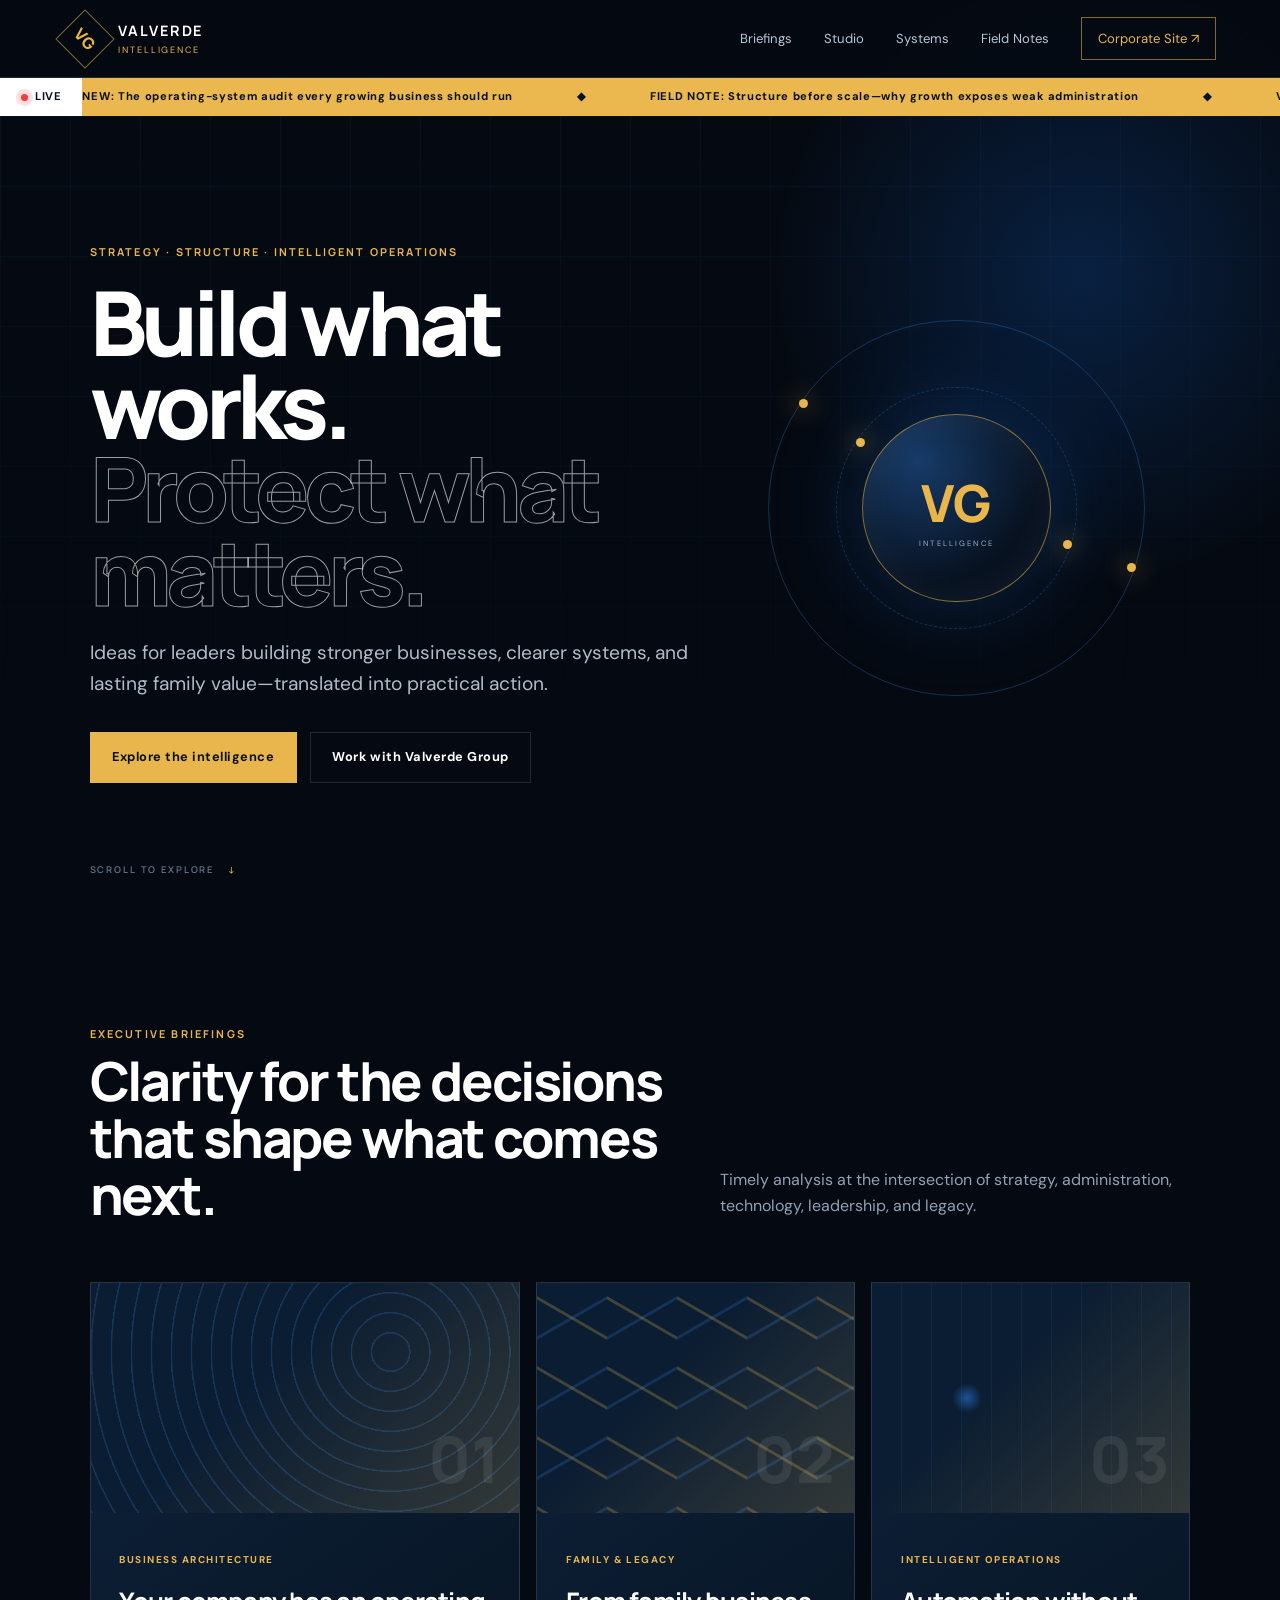
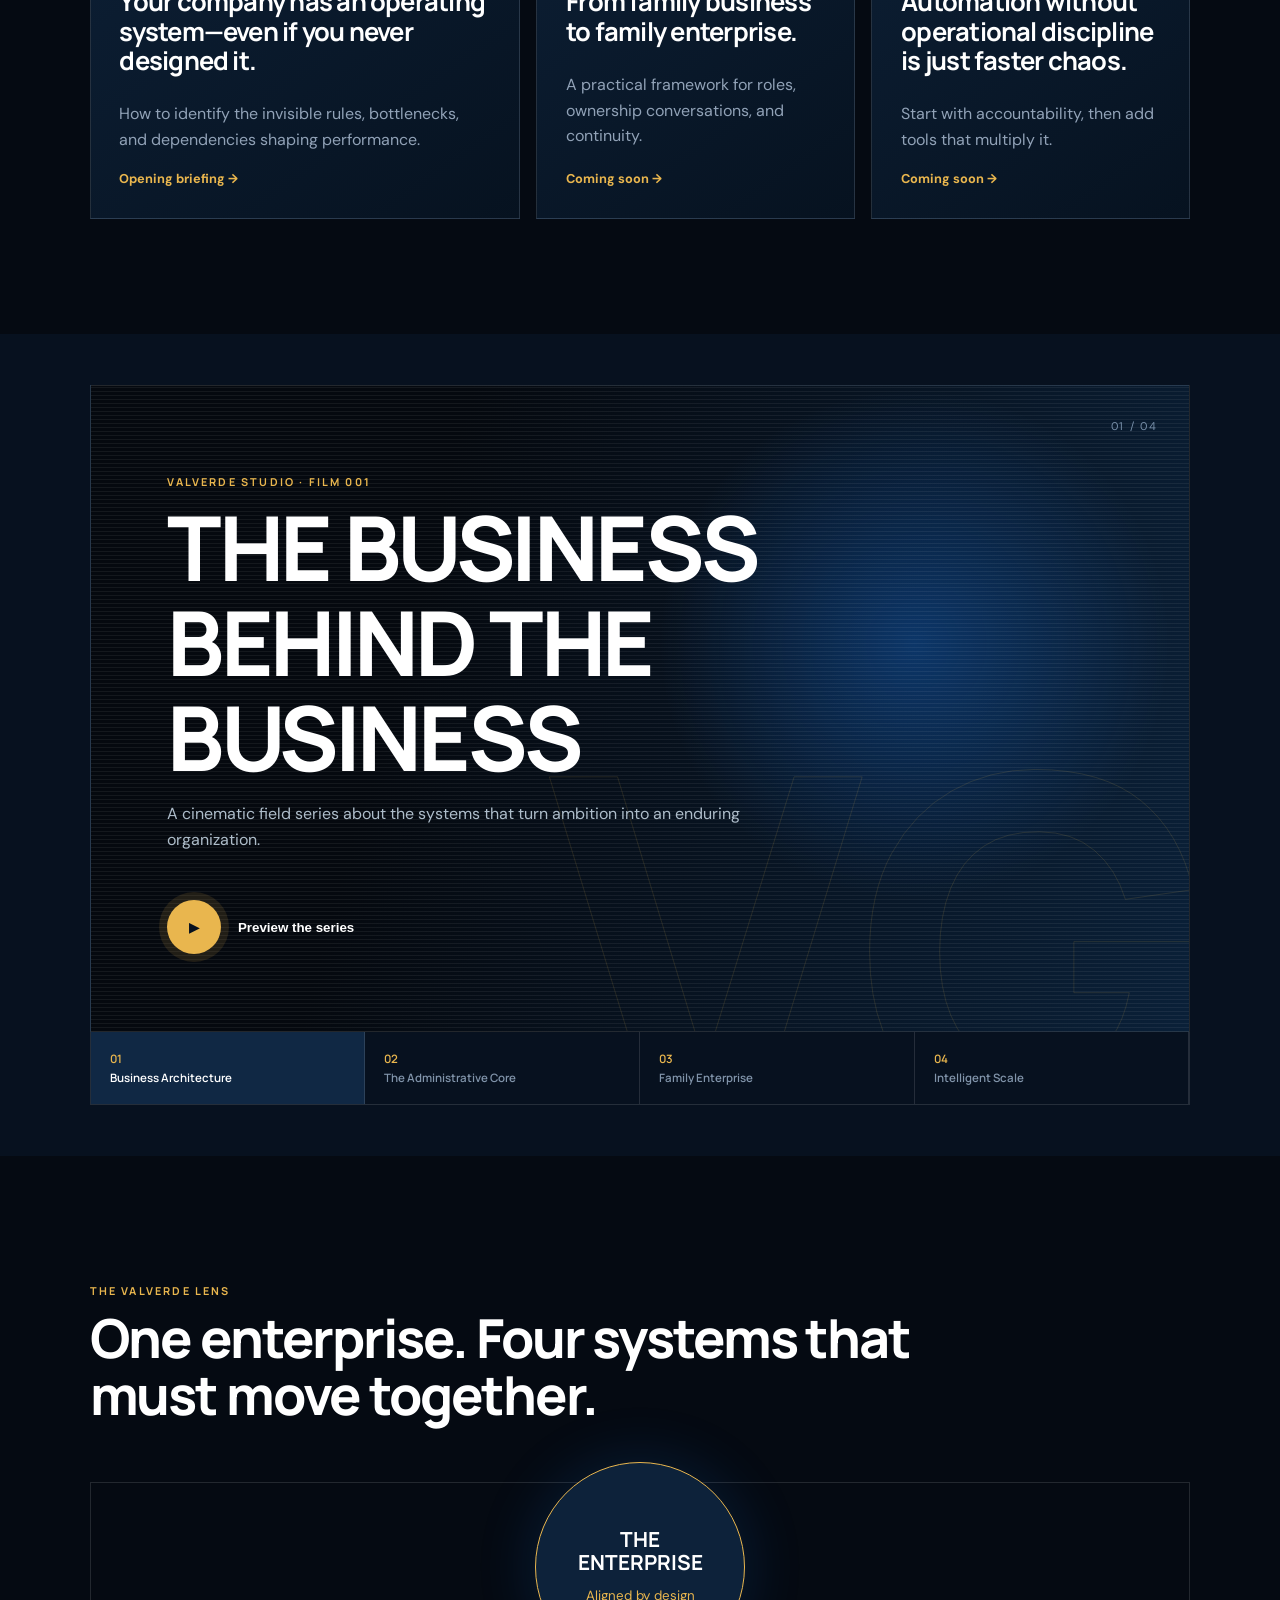
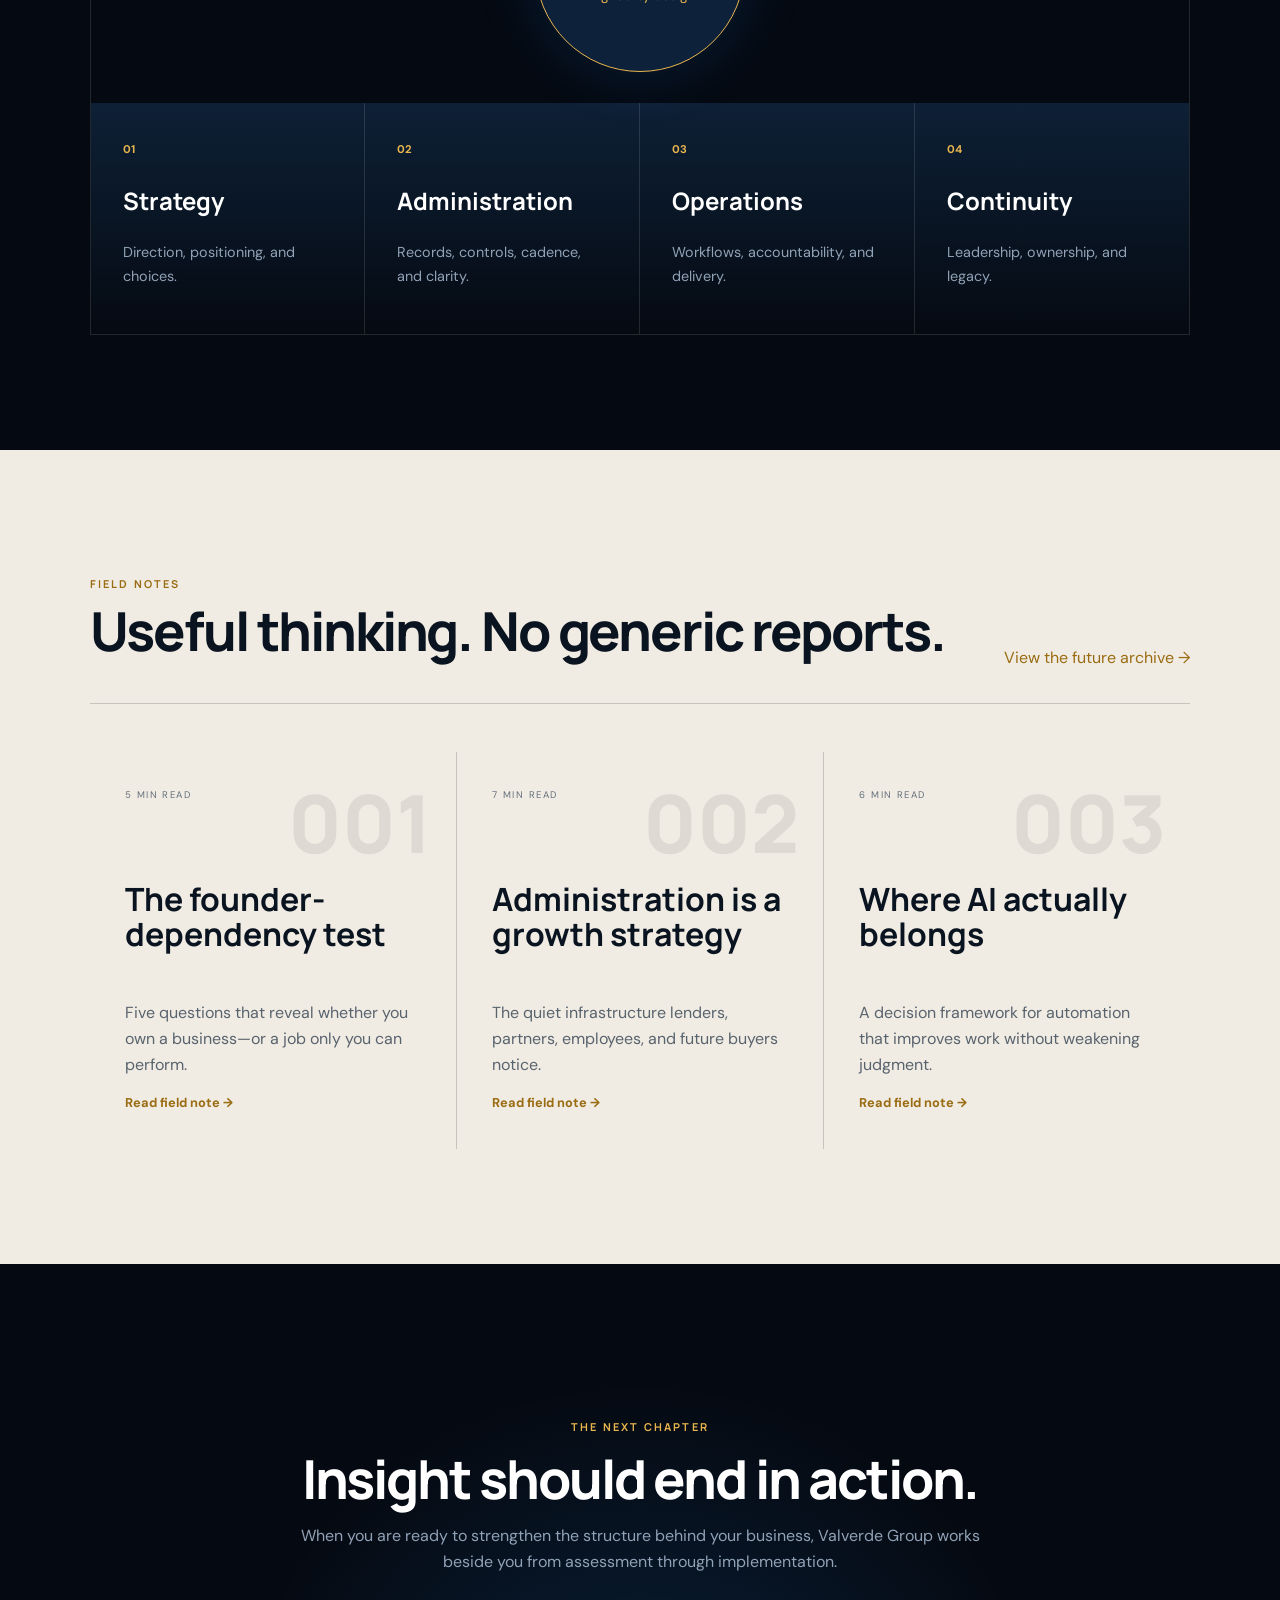
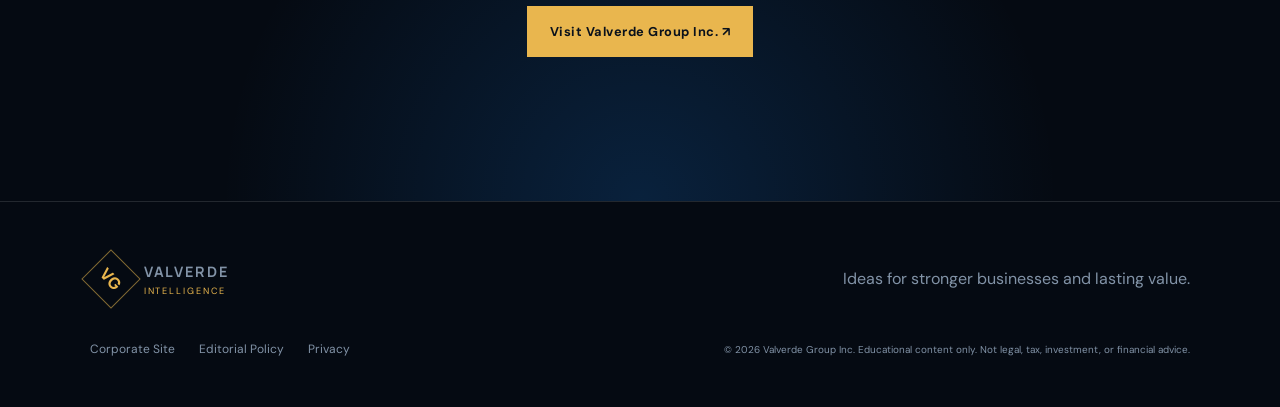
==== index.html @ 6b3054d0 "Launch Valverde Intelligence" ====
<!doctype html>
<html lang="en">
<head>
  <meta charset="utf-8">
  <meta name="viewport" content="width=device-width,initial-scale=1">
  <meta name="description" content="Valverde Intelligence delivers practical business strategy, operational insights, and leadership guidance from Valverde Group Inc.">
  <meta name="theme-color" content="#07111f">
  <title>Valverde Intelligence | Build What Lasts</title>
  <link rel="preconnect" href="https://fonts.googleapis.com">
  <link rel="preconnect" href="https://fonts.gstatic.com" crossorigin>
  <link href="https://fonts.googleapis.com/css2?family=DM+Sans:wght@400;500;600;700&family=Manrope:wght@500;600;700;800&display=swap" rel="stylesheet">
  <link rel="stylesheet" href="styles.css">
</head>
<body>
  <a class="skip" href="#main">Skip to content</a>
  <header class="site-header">
    <a class="brand" href="#top" aria-label="Valverde Intelligence home">
      <span class="brand-mark">VG</span>
      <span><strong>VALVERDE</strong><small>INTELLIGENCE</small></span>
    </a>
    <button class="menu" aria-expanded="false" aria-controls="nav">Menu</button>
    <nav id="nav" aria-label="Primary navigation">
      <a href="#briefings">Briefings</a><a href="#studio">Studio</a><a href="#systems">Systems</a><a href="#field-notes">Field Notes</a>
      <a class="nav-cta" href="https://valverdegroupinc.com/" target="_blank" rel="noopener">Corporate Site ↗</a>
    </nav>
  </header>

  <div class="ticker" role="region" aria-label="Valverde intelligence ticker">
    <span class="live"><i></i> LIVE</span>
    <div class="ticker-window"><div class="ticker-track">
      <span>NEW: The operating-system audit every growing business should run</span>
      <span>FIELD NOTE: Structure before scale—why growth exposes weak administration</span>
      <span>VALVERDE SIGNAL: Automation should remove friction, not accountability</span>
      <span>EXECUTIVE BRIEF: Building a family enterprise that can outlast its founder</span>
    </div></div>
  </div>

  <main id="main">
    <section class="hero" id="top">
      <div class="hero-grid"></div><div class="hero-glow"></div>
      <div class="hero-copy reveal">
        <p class="eyebrow">Strategy · Structure · Intelligent Operations</p>
        <h1>Build what works.<br><em>Protect what matters.</em></h1>
        <p class="lede">Ideas for leaders building stronger businesses, clearer systems, and lasting family value—translated into practical action.</p>
        <div class="hero-actions"><a class="button gold" href="#briefings">Explore the intelligence</a><a class="button ghost" href="https://valverdegroupinc.com/" target="_blank" rel="noopener">Work with Valverde Group</a></div>
      </div>
      <div class="signal-orbit" aria-hidden="true"><div class="orbit o1"></div><div class="orbit o2"></div><div class="core"><span>VG</span><small>INTELLIGENCE</small></div></div>
      <div class="scroll-cue">SCROLL TO EXPLORE <span>↓</span></div>
    </section>

    <section class="section briefings" id="briefings">
      <div class="section-head reveal"><div><p class="eyebrow">Executive briefings</p><h2>Clarity for the decisions that shape what comes next.</h2></div><p>Timely analysis at the intersection of strategy, administration, technology, leadership, and legacy.</p></div>
      <div class="feature-grid">
        <article class="feature-card primary reveal"><div class="card-art foundation"><span>01</span></div><div class="card-body"><p class="tag">Business Architecture</p><h3>Your company has an operating system—even if you never designed it.</h3><p>How to identify the invisible rules, bottlenecks, and dependencies shaping performance.</p><a href="#">Opening briefing →</a></div></article>
        <article class="feature-card reveal"><div class="card-art family"><span>02</span></div><div class="card-body"><p class="tag">Family & Legacy</p><h3>From family business to family enterprise.</h3><p>A practical framework for roles, ownership conversations, and continuity.</p><a href="#">Coming soon →</a></div></article>
        <article class="feature-card reveal"><div class="card-art automation"><span>03</span></div><div class="card-body"><p class="tag">Intelligent Operations</p><h3>Automation without operational discipline is just faster chaos.</h3><p>Start with accountability, then add tools that multiply it.</p><a href="#">Coming soon →</a></div></article>
      </div>
    </section>

    <section class="studio" id="studio">
      <div class="studio-stage reveal">
        <div class="film-frame"><div class="scanlines"></div><div class="film-copy"><p class="eyebrow">Valverde Studio · Film 001</p><h2>THE BUSINESS<br>BEHIND THE BUSINESS</h2><p>A cinematic field series about the systems that turn ambition into an enduring organization.</p><button class="play" aria-label="Preview film concept"><span>▶</span> Preview the series</button></div><div class="film-index">01 / 04</div></div>
        <div class="film-strip" role="list" aria-label="Upcoming video series">
          <button class="active" role="listitem"><span>01</span>Business Architecture</button><button role="listitem"><span>02</span>The Administrative Core</button><button role="listitem"><span>03</span>Family Enterprise</button><button role="listitem"><span>04</span>Intelligent Scale</button>
        </div>
      </div>
    </section>

    <section class="section systems" id="systems">
      <div class="section-head reveal"><div><p class="eyebrow">The Valverde lens</p><h2>One enterprise. Four systems that must move together.</h2></div></div>
      <div class="system-wheel reveal">
        <div class="wheel-center"><strong>THE<br>ENTERPRISE</strong><small>Aligned by design</small></div>
        <article><b>01</b><h3>Strategy</h3><p>Direction, positioning, and choices.</p></article><article><b>02</b><h3>Administration</h3><p>Records, controls, cadence, and clarity.</p></article><article><b>03</b><h3>Operations</h3><p>Workflows, accountability, and delivery.</p></article><article><b>04</b><h3>Continuity</h3><p>Leadership, ownership, and legacy.</p></article>
      </div>
    </section>

    <section class="section field-notes" id="field-notes">
      <div class="section-head reveal"><div><p class="eyebrow">Field notes</p><h2>Useful thinking. No generic reports.</h2></div><a href="#">View the future archive →</a></div>
      <div class="notes-grid">
        <article class="note reveal"><time>5 MIN READ</time><span class="note-no">001</span><h3>The founder-dependency test</h3><p>Five questions that reveal whether you own a business—or a job only you can perform.</p><a href="#">Read field note →</a></article>
        <article class="note reveal"><time>7 MIN READ</time><span class="note-no">002</span><h3>Administration is a growth strategy</h3><p>The quiet infrastructure lenders, partners, employees, and future buyers notice.</p><a href="#">Read field note →</a></article>
        <article class="note reveal"><time>6 MIN READ</time><span class="note-no">003</span><h3>Where AI actually belongs</h3><p>A decision framework for automation that improves work without weakening judgment.</p><a href="#">Read field note →</a></article>
      </div>
    </section>

    <section class="cta reveal"><p class="eyebrow">The next chapter</p><h2>Insight should end in action.</h2><p>When you are ready to strengthen the structure behind your business, Valverde Group works beside you from assessment through implementation.</p><a class="button gold" href="https://valverdegroupinc.com/" target="_blank" rel="noopener">Visit Valverde Group Inc. ↗</a></section>
  </main>

  <footer><div class="brand"><span class="brand-mark">VG</span><span><strong>VALVERDE</strong><small>INTELLIGENCE</small></span></div><p>Ideas for stronger businesses and lasting value.</p><div><a href="https://valverdegroupinc.com/">Corporate Site</a><a href="#">Editorial Policy</a><a href="#">Privacy</a></div><small>© <span id="year"></span> Valverde Group Inc. Educational content only. Not legal, tax, investment, or financial advice.</small></footer>
  <script src="script.js"></script>
</body>
</html>
---- styles.css ----
:root{--ink:#050a12;--navy:#071526;--panel:#0a1a2e;--blue:#1c8cff;--gold:#e9b64e;--cream:#f3efe6;--muted:#91a2b7;--line:rgba(255,255,255,.12)}*{box-sizing:border-box}html{scroll-behavior:smooth}body{margin:0;background:var(--ink);color:#fff;font-family:'DM Sans',sans-serif;line-height:1.6;overflow-x:hidden}a{color:inherit;text-decoration:none}.skip{position:fixed;left:1rem;top:-4rem;background:#fff;color:#000;padding:.7rem 1rem;z-index:99}.skip:focus{top:1rem}.site-header{height:78px;display:flex;align-items:center;justify-content:space-between;padding:0 clamp(1.2rem,5vw,5rem);border-bottom:1px solid var(--line);background:rgba(5,10,18,.86);backdrop-filter:blur(18px);position:sticky;top:0;z-index:30}.brand{display:flex;align-items:center;gap:.75rem}.brand-mark{width:42px;height:42px;border:1px solid rgba(233,182,78,.55);display:grid;place-items:center;color:var(--gold);font:800 1rem Manrope;transform:rotate(45deg)}.brand-mark::first-letter{transform:rotate(-45deg)}.brand>span:last-child{display:grid;line-height:1.05;letter-spacing:.12em}.brand strong{font:700 .9rem Manrope}.brand small{color:var(--gold);font-size:.57rem;margin-top:.35rem}.site-header nav{display:flex;align-items:center;gap:2rem;font-size:.82rem}.site-header nav>a:not(.nav-cta){color:#bac6d4}.site-header nav>a:hover{color:#fff}.nav-cta{border:1px solid rgba(233,182,78,.55);padding:.65rem 1rem;color:var(--gold)}.menu{display:none}.ticker{height:38px;display:flex;background:#eab84f;color:#07111f;font-size:.7rem;font-weight:700;letter-spacing:.06em;position:relative;z-index:10}.live{display:flex;align-items:center;gap:.45rem;padding:0 1.3rem;background:#fff;z-index:2}.live i{width:7px;height:7px;background:#f23c3c;border-radius:50%;box-shadow:0 0 0 5px rgba(242,60,60,.16)}.ticker-window{overflow:hidden;flex:1}.ticker-track{display:flex;align-items:center;gap:4rem;width:max-content;height:100%;animation:ticker 38s linear infinite}.ticker-track span::after{content:'◆';margin-left:4rem}@keyframes ticker{to{transform:translateX(-50%)}}.hero{min-height:calc(100vh - 116px);position:relative;display:grid;grid-template-columns:1.15fr .85fr;align-items:center;padding:5rem clamp(1.2rem,7vw,8rem);isolation:isolate}.hero-grid{position:absolute;inset:0;background:linear-gradient(rgba(32,93,158,.09) 1px,transparent 1px),linear-gradient(90deg,rgba(32,93,158,.09) 1px,transparent 1px);background-size:70px 70px;mask-image:linear-gradient(to bottom,black,transparent);z-index:-2}.hero-glow{position:absolute;width:55vw;height:55vw;right:-12vw;top:-15vw;border-radius:50%;background:radial-gradient(circle,rgba(21,112,230,.22),transparent 62%);z-index:-1}.eyebrow{text-transform:uppercase;letter-spacing:.2em;color:var(--gold);font:700 .68rem Manrope}.hero h1{font:800 clamp(3rem,7vw,7.5rem)/.93 Manrope;letter-spacing:-.06em;margin:1.3rem 0 1.6rem;max-width:1000px}.hero h1 em{font-style:normal;color:transparent;-webkit-text-stroke:1px rgba(255,255,255,.6)}.lede{max-width:680px;color:#afbdca;font-size:clamp(1rem,1.5vw,1.25rem)}.hero-actions{display:flex;flex-wrap:wrap;gap:.8rem;margin-top:2rem}.button{display:inline-flex;padding:.9rem 1.35rem;font-weight:700;font-size:.8rem;letter-spacing:.04em;border:1px solid var(--line)}.button.gold{background:var(--gold);border-color:var(--gold);color:#0a111b}.button.ghost:hover{border-color:var(--gold);color:var(--gold)}.signal-orbit{width:min(35vw,480px);aspect-ratio:1;place-self:center;position:relative;display:grid;place-items:center}.orbit{position:absolute;border:1px solid rgba(57,139,239,.28);border-radius:50%;inset:8%;animation:spin 20s linear infinite}.orbit:before,.orbit:after{content:'';position:absolute;width:9px;height:9px;border-radius:50%;background:var(--gold);box-shadow:0 0 25px var(--gold)}.orbit:before{left:8%;top:21%}.orbit:after{right:2%;bottom:33%}.o2{inset:23%;animation-direction:reverse;animation-duration:13s;border-style:dashed}.core{width:42%;aspect-ratio:1;border-radius:50%;display:grid;place-content:center;text-align:center;background:radial-gradient(circle at 30% 25%,#173b68,#07111f 65%);border:1px solid rgba(233,182,78,.55);box-shadow:0 0 90px rgba(29,115,230,.25),inset 0 0 40px rgba(255,255,255,.05)}.core span{font:800 clamp(2rem,4vw,4rem) Manrope;color:var(--gold)}.core small{font-size:.48rem;letter-spacing:.28em;color:#9eb0c5}.scroll-cue{position:absolute;bottom:1.5rem;left:7vw;color:#64758a;font:600 .58rem Manrope;letter-spacing:.2em}.scroll-cue span{color:var(--gold);margin-left:.6rem}@keyframes spin{to{transform:rotate(360deg)}}.section{padding:clamp(5rem,9vw,9rem) clamp(1.2rem,7vw,8rem)}.section-head{display:flex;justify-content:space-between;align-items:end;gap:2rem;margin-bottom:3rem}.section-head h2,.studio h2,.cta h2{font:750 clamp(2rem,4.2vw,4.7rem)/1.06 Manrope;letter-spacing:-.04em;margin:.7rem 0;max-width:860px}.section-head>p{color:var(--muted);max-width:470px}.feature-grid{display:grid;grid-template-columns:1.35fr 1fr 1fr;gap:1rem}.feature-card{background:linear-gradient(145deg,rgba(16,38,64,.9),rgba(7,19,33,.9));border:1px solid var(--line);min-height:520px;display:flex;flex-direction:column;transition:.35s}.feature-card:hover{transform:translateY(-7px);border-color:rgba(233,182,78,.45)}.card-art{height:230px;position:relative;overflow:hidden;background-color:#0b1d32}.card-art:before,.card-art:after{content:'';position:absolute;inset:0}.card-art:before{background:repeating-radial-gradient(circle at 70% 30%,transparent 0 18px,rgba(54,139,237,.22) 19px 20px)}.card-art:after{background:linear-gradient(135deg,transparent 40%,rgba(233,182,78,.18))}.card-art span{position:absolute;z-index:2;right:1.2rem;bottom:.7rem;font:800 4rem Manrope;color:rgba(255,255,255,.08)}.family:before{background:linear-gradient(30deg,transparent 48%,rgba(233,182,78,.25) 49% 51%,transparent 52%),linear-gradient(150deg,transparent 48%,rgba(54,139,237,.2) 49% 51%,transparent 52%);background-size:70px 70px}.automation:before{background:radial-gradient(circle at 30% 50%,rgba(44,137,245,.5),transparent 6%,transparent 20%),repeating-linear-gradient(90deg,transparent 0 29px,rgba(62,147,238,.16) 30px)}.card-body{padding:1.8rem;display:flex;flex-direction:column;flex:1}.tag{color:var(--gold);text-transform:uppercase;letter-spacing:.15em;font-size:.62rem;font-weight:700}.card-body h3{font:700 clamp(1.35rem,2vw,2.15rem)/1.15 Manrope;letter-spacing:-.03em;margin:.6rem 0}.card-body>p:not(.tag){color:var(--muted)}.card-body a{margin-top:auto;color:var(--gold);font-size:.8rem;font-weight:700}.studio{padding:4vw 7vw;background:#07111f}.film-frame{min-height:70vh;position:relative;padding:clamp(2rem,6vw,6rem);display:flex;align-items:center;overflow:hidden;background:radial-gradient(circle at 75% 40%,rgba(19,105,210,.38),transparent 28%),linear-gradient(105deg,#05090f 30%,#0a2038);border:1px solid var(--line)}.film-frame:after{content:'VG';position:absolute;right:-2vw;bottom:-12vw;color:transparent;-webkit-text-stroke:1px rgba(233,182,78,.13);font:800 38vw Manrope;line-height:1}.scanlines{position:absolute;inset:0;opacity:.12;background:repeating-linear-gradient(0deg,transparent 0 3px,#fff 4px)}.film-copy{position:relative;z-index:2;max-width:750px}.film-copy h2{font-size:clamp(2.8rem,7vw,7rem)}.film-copy>p:not(.eyebrow){color:#aebdca;max-width:580px}.play{border:0;background:transparent;color:#fff;font-weight:700;padding:0;margin-top:2rem}.play span{width:54px;height:54px;border-radius:50%;display:inline-grid;place-items:center;background:var(--gold);color:#07111f;margin-right:.8rem;box-shadow:0 0 0 8px rgba(233,182,78,.12)}.film-index{position:absolute;right:2rem;top:2rem;color:#7890aa;font-size:.7rem;letter-spacing:.15em}.film-strip{display:grid;grid-template-columns:repeat(4,1fr);border:1px solid var(--line);border-top:0}.film-strip button{text-align:left;background:#07111f;color:#8194aa;border:0;border-right:1px solid var(--line);padding:1.2rem;font:600 .72rem Manrope}.film-strip button span{display:block;color:var(--gold);margin-bottom:.25rem}.film-strip button.active{background:#102844;color:#fff}.system-wheel{display:grid;grid-template-columns:repeat(4,1fr);border:1px solid var(--line);position:relative;padding-top:220px}.wheel-center{position:absolute;left:50%;top:0;transform:translate(-50%,-10%);width:210px;height:210px;border-radius:50%;display:grid;place-content:center;text-align:center;background:#0d223a;border:1px solid var(--gold);box-shadow:0 0 60px rgba(26,114,228,.18)}.wheel-center strong{font:700 1.3rem/1.15 Manrope}.wheel-center small{color:var(--gold);margin-top:.6rem}.system-wheel article{padding:2rem;border-right:1px solid var(--line);background:linear-gradient(180deg,rgba(18,44,73,.65),transparent)}.system-wheel article:last-child{border:0}.system-wheel b{color:var(--gold);font-size:.7rem}.system-wheel h3{font:700 1.5rem Manrope}.system-wheel p{color:var(--muted);font-size:.9rem}.field-notes{background:#f0ece3;color:#0a1420}.field-notes .eyebrow,.field-notes a{color:#9a6c13}.field-notes .section-head{border-bottom:1px solid rgba(4,16,29,.18);padding-bottom:2rem}.notes-grid{display:grid;grid-template-columns:repeat(3,1fr);gap:1px;background:rgba(4,16,29,.18)}.note{background:#f0ece3;padding:2.2rem;min-height:380px;display:flex;flex-direction:column;position:relative}.note time{font-size:.6rem;letter-spacing:.15em;color:#65707c}.note-no{position:absolute;right:1.5rem;top:1rem;color:rgba(7,17,31,.08);font:800 5rem Manrope}.note h3{font:700 2rem/1.1 Manrope;margin-top:5rem}.note p{color:#59636e}.note a{margin-top:auto;font-weight:700;font-size:.8rem}.cta{text-align:center;padding:9rem 1.2rem;background:radial-gradient(circle at 50% 100%,rgba(28,140,255,.18),transparent 50%)}.cta h2{margin:1rem auto}.cta>p:not(.eyebrow){color:var(--muted);max-width:680px;margin:0 auto 2rem}footer{padding:3rem clamp(1.2rem,7vw,8rem);border-top:1px solid var(--line);display:grid;grid-template-columns:1fr 1fr;gap:2rem;align-items:center;color:#8293a7}footer>p{text-align:right}footer>div:not(.brand){display:flex;gap:1.5rem;font-size:.75rem}footer>small{text-align:right;font-size:.62rem}.reveal{opacity:0;transform:translateY(22px);transition:.8s ease}.reveal.visible{opacity:1;transform:none}@media(max-width:900px){.site-header nav{display:none;position:absolute;top:78px;left:0;right:0;background:#07111f;padding:1.5rem;flex-direction:column;align-items:flex-start}.site-header nav.open{display:flex}.menu{display:block;background:transparent;border:1px solid var(--line);color:#fff;padding:.5rem .8rem}.hero{grid-template-columns:1fr;padding-top:4rem}.signal-orbit{width:70vw;margin-top:2rem}.feature-grid,.notes-grid{grid-template-columns:1fr}.feature-card{min-height:auto}.system-wheel{grid-template-columns:1fr 1fr}.film-strip{grid-template-columns:1fr 1fr}.section-head{align-items:start;flex-direction:column}footer{grid-template-columns:1fr}footer>p,footer>small{text-align:left}}@media(max-width:560px){.ticker{height:34px}.hero{min-height:auto;padding-bottom:6rem}.hero h1{font-size:3rem}.hero-actions{display:grid}.button{justify-content:center}.film-frame{min-height:620px}.film-strip,.system-wheel{grid-template-columns:1fr}.system-wheel{padding-top:180px}.wheel-center{width:170px;height:170px}.site-header{height:68px}.brand-mark{width:36px;height:36px}.site-header nav{top:68px}.section{padding-top:5rem;padding-bottom:5rem}}
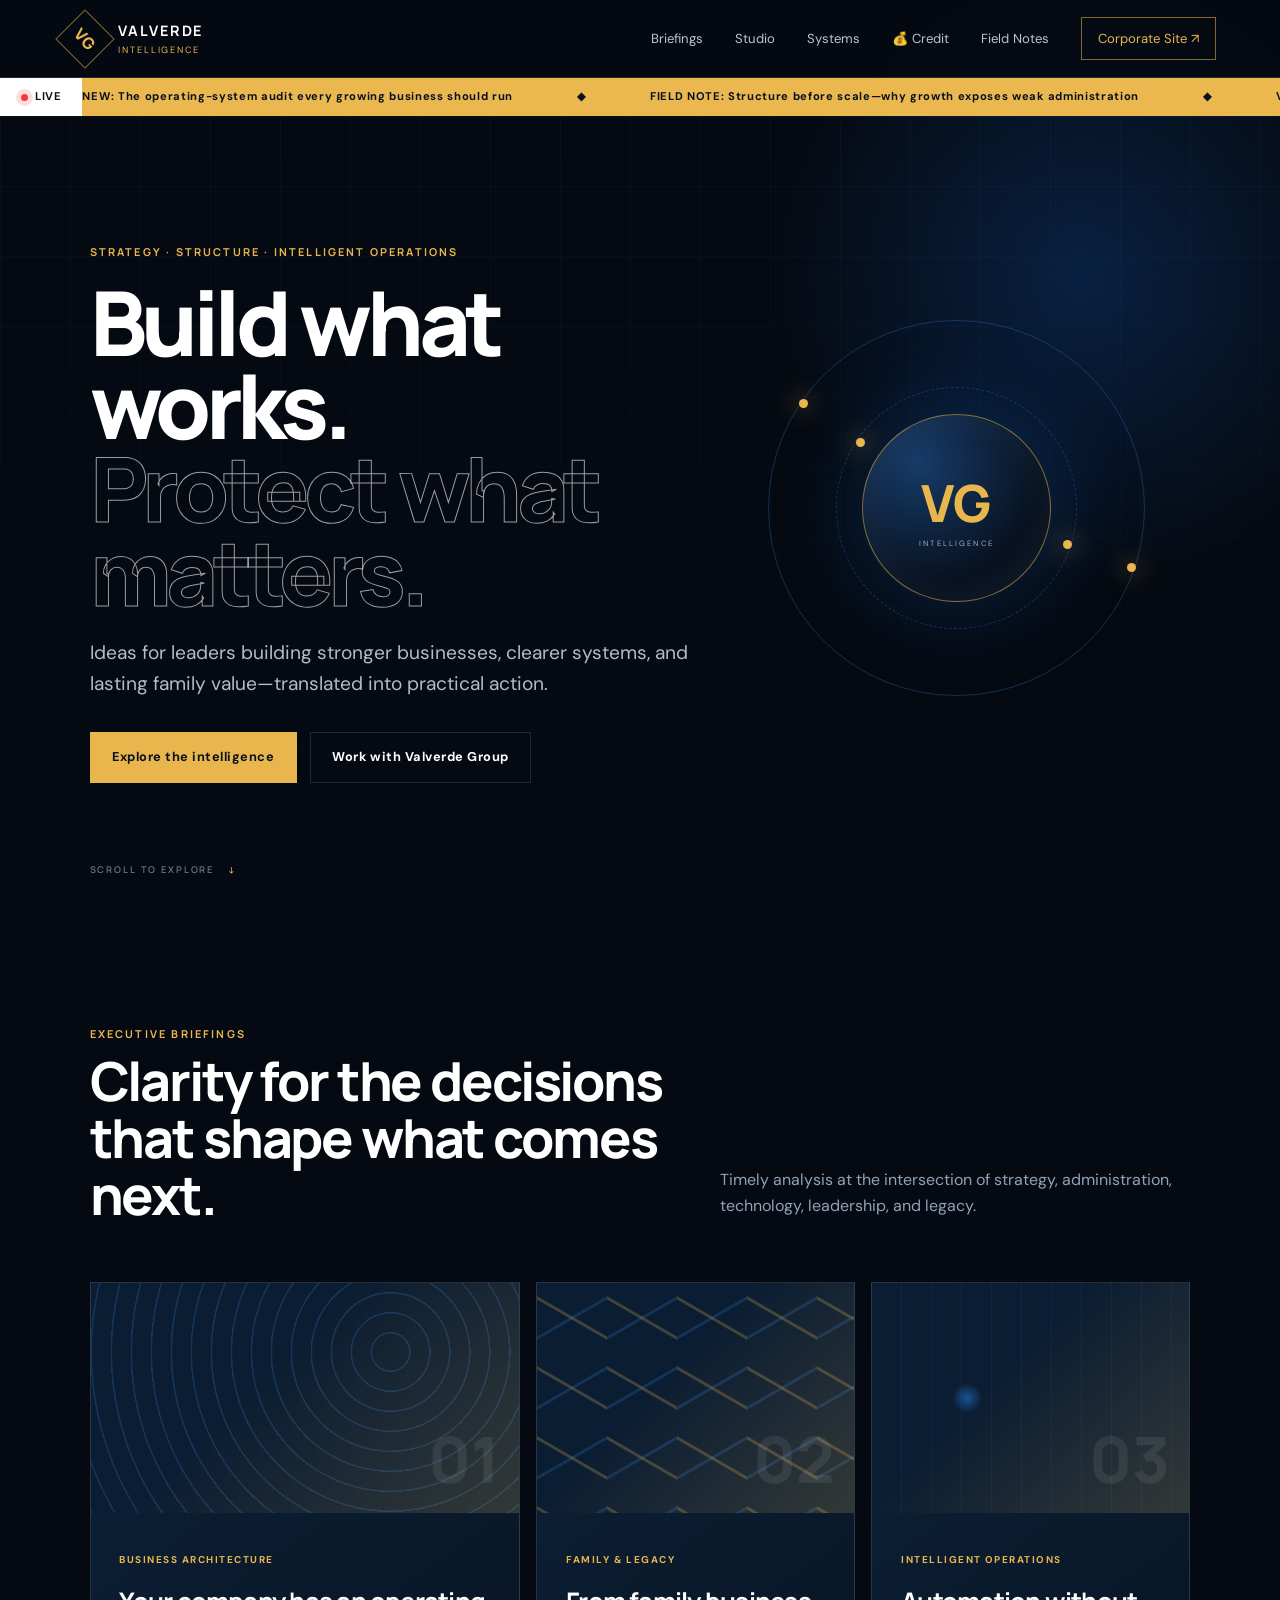
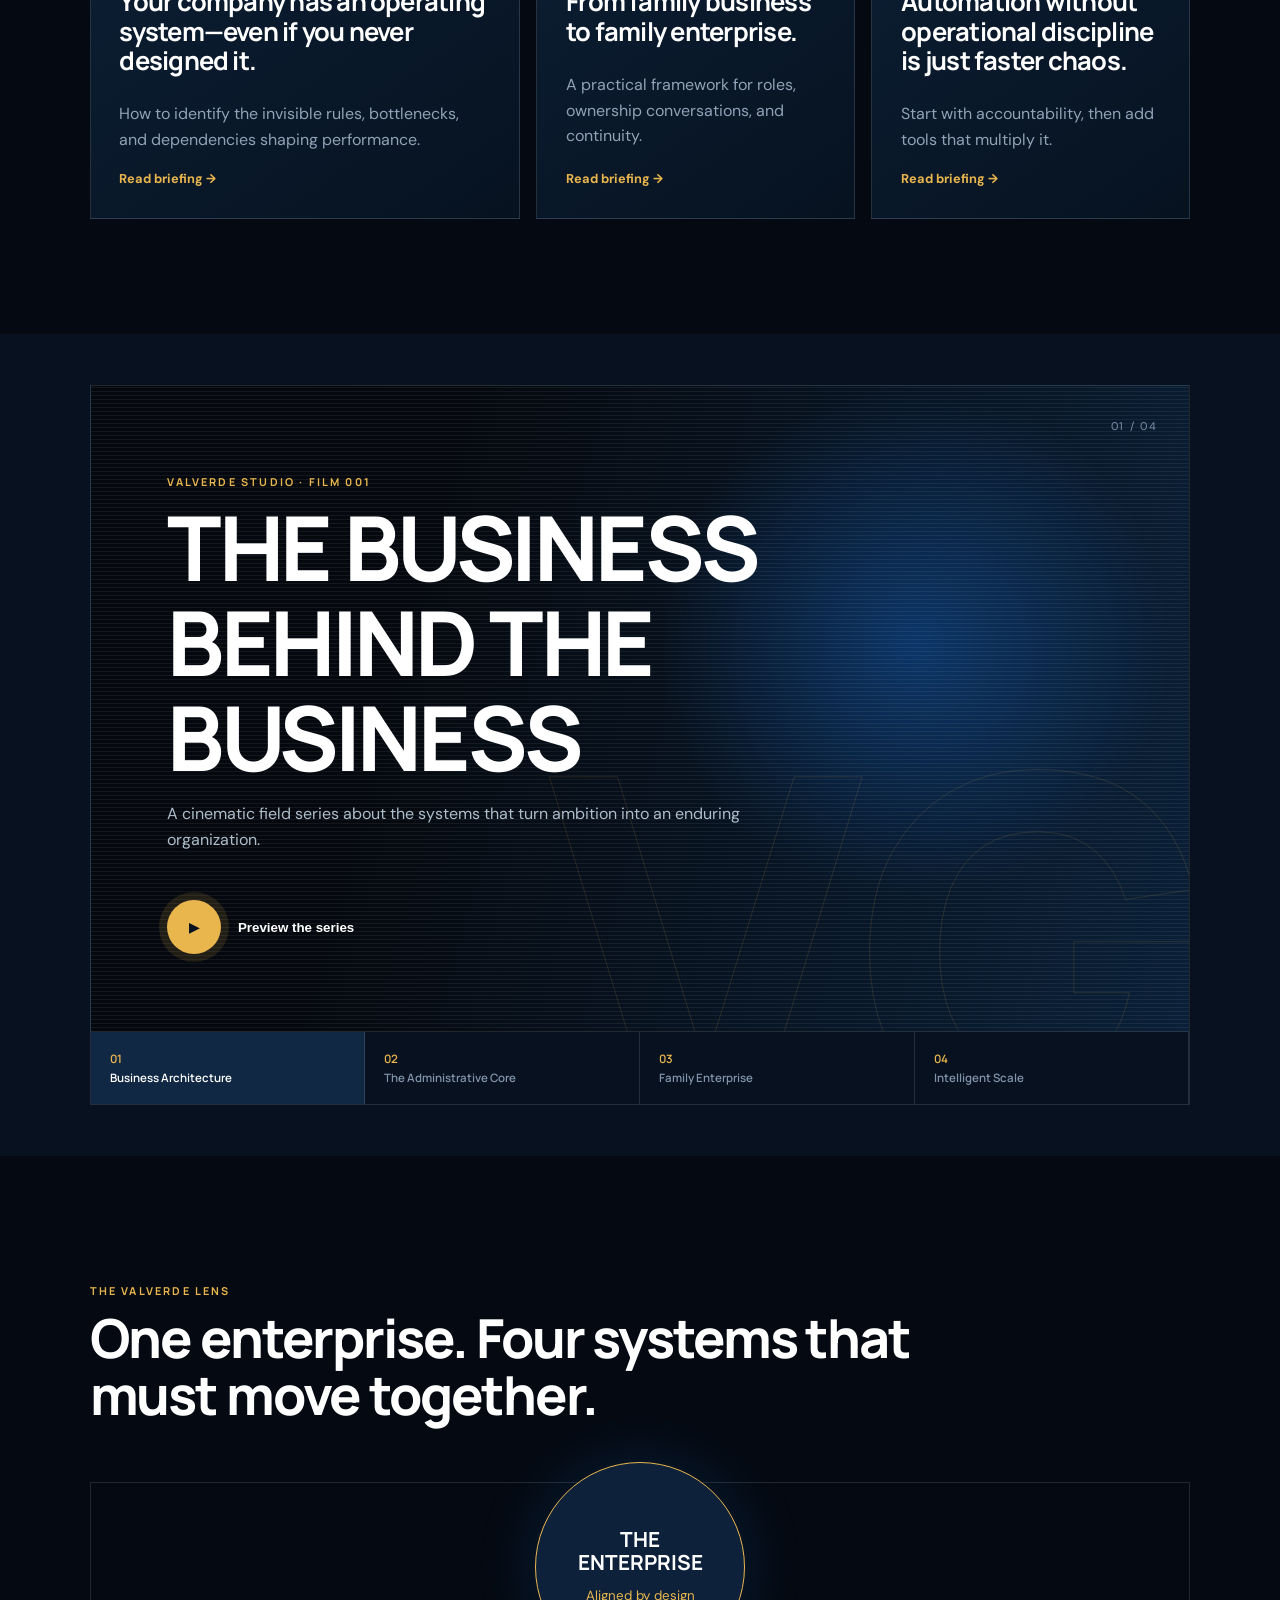
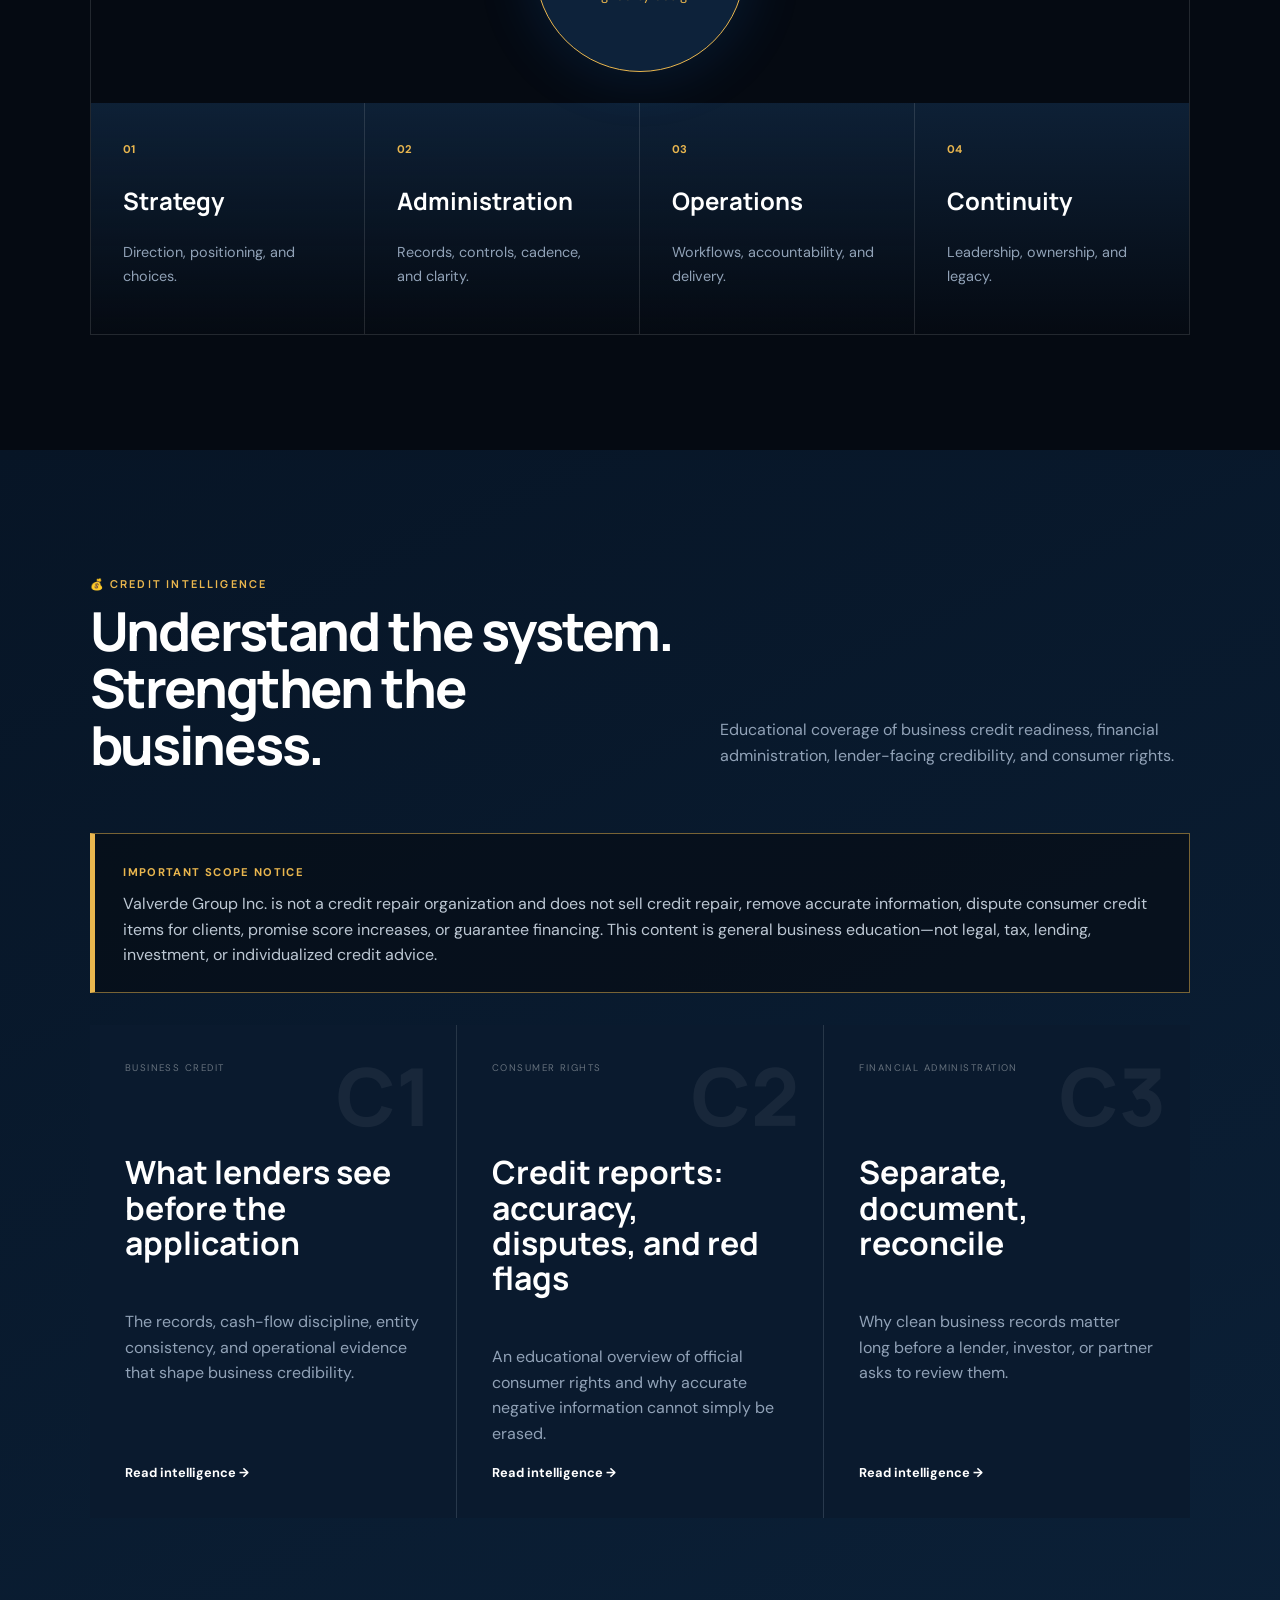
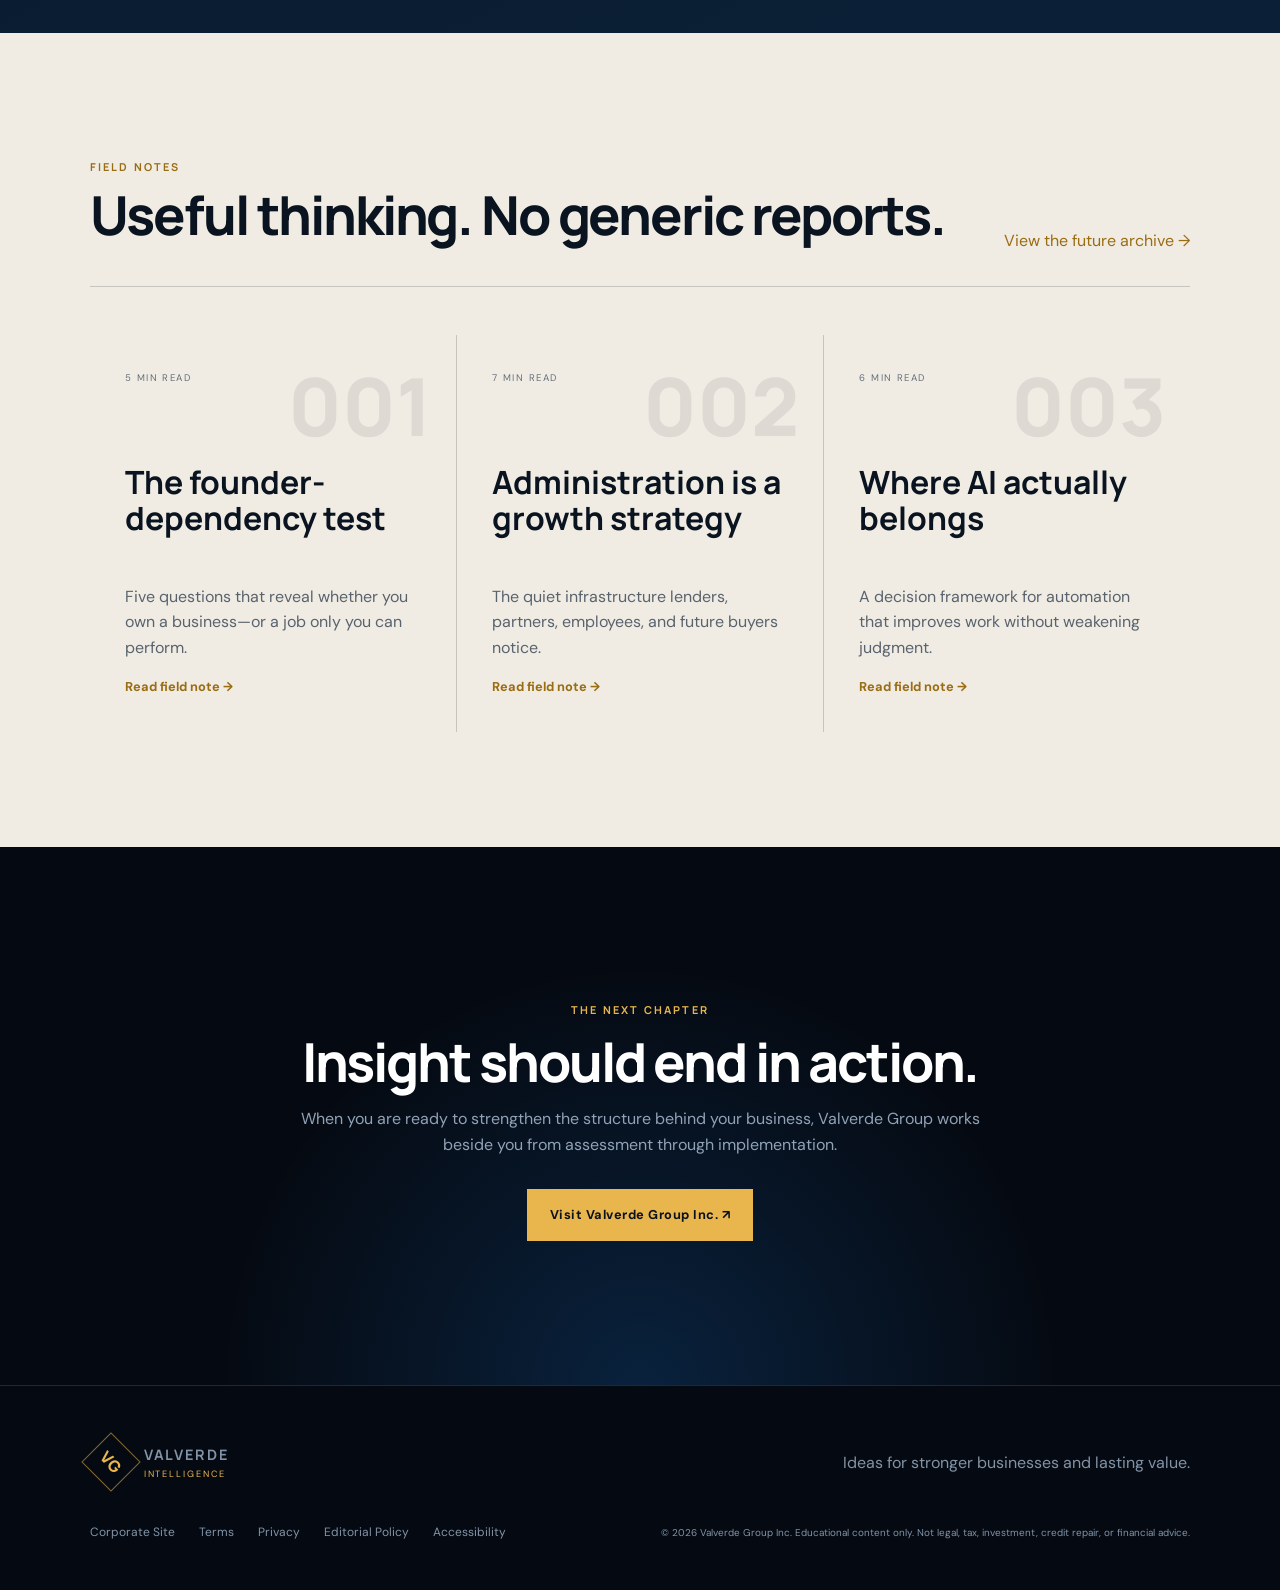
==== commit 9a3dbda0: "Launch articles, credit intelligence, and compliance pages" ====
--- a/index.html
+++ b/index.html
@@ -10,6 +10,7 @@
   <link rel="preconnect" href="https://fonts.gstatic.com" crossorigin>
   <link href="https://fonts.googleapis.com/css2?family=DM+Sans:wght@400;500;600;700&family=Manrope:wght@500;600;700;800&display=swap" rel="stylesheet">
   <link rel="stylesheet" href="styles.css">
+  <link rel="stylesheet" href="article.css">
 </head>
 <body>
   <a class="skip" href="#main">Skip to content</a>
@@ -20,7 +21,7 @@
     </a>
     <button class="menu" aria-expanded="false" aria-controls="nav">Menu</button>
     <nav id="nav" aria-label="Primary navigation">
-      <a href="#briefings">Briefings</a><a href="#studio">Studio</a><a href="#systems">Systems</a><a href="#field-notes">Field Notes</a>
+      <a href="#briefings">Briefings</a><a href="#studio">Studio</a><a href="#systems">Systems</a><a href="#credit">💰 Credit</a><a href="#field-notes">Field Notes</a>
       <a class="nav-cta" href="https://valverdegroupinc.com/" target="_blank" rel="noopener">Corporate Site ↗</a>
     </nav>
   </header>
@@ -51,9 +52,9 @@
     <section class="section briefings" id="briefings">
       <div class="section-head reveal"><div><p class="eyebrow">Executive briefings</p><h2>Clarity for the decisions that shape what comes next.</h2></div><p>Timely analysis at the intersection of strategy, administration, technology, leadership, and legacy.</p></div>
       <div class="feature-grid">
-        <article class="feature-card primary reveal"><div class="card-art foundation"><span>01</span></div><div class="card-body"><p class="tag">Business Architecture</p><h3>Your company has an operating system—even if you never designed it.</h3><p>How to identify the invisible rules, bottlenecks, and dependencies shaping performance.</p><a href="#">Opening briefing →</a></div></article>
-        <article class="feature-card reveal"><div class="card-art family"><span>02</span></div><div class="card-body"><p class="tag">Family & Legacy</p><h3>From family business to family enterprise.</h3><p>A practical framework for roles, ownership conversations, and continuity.</p><a href="#">Coming soon →</a></div></article>
-        <article class="feature-card reveal"><div class="card-art automation"><span>03</span></div><div class="card-body"><p class="tag">Intelligent Operations</p><h3>Automation without operational discipline is just faster chaos.</h3><p>Start with accountability, then add tools that multiply it.</p><a href="#">Coming soon →</a></div></article>
+        <article class="feature-card primary reveal"><div class="card-art foundation"><span>01</span></div><div class="card-body"><p class="tag">Business Architecture</p><h3>Your company has an operating system—even if you never designed it.</h3><p>How to identify the invisible rules, bottlenecks, and dependencies shaping performance.</p><a href="business-operating-system.html">Read briefing →</a></div></article>
+        <article class="feature-card reveal"><div class="card-art family"><span>02</span></div><div class="card-body"><p class="tag">Family & Legacy</p><h3>From family business to family enterprise.</h3><p>A practical framework for roles, ownership conversations, and continuity.</p><a href="family-enterprise.html">Read briefing →</a></div></article>
+        <article class="feature-card reveal"><div class="card-art automation"><span>03</span></div><div class="card-body"><p class="tag">Intelligent Operations</p><h3>Automation without operational discipline is just faster chaos.</h3><p>Start with accountability, then add tools that multiply it.</p><a href="automation-discipline.html">Read briefing →</a></div></article>
       </div>
     </section>
 
@@ -74,19 +75,29 @@
       </div>
     </section>
 
+    <section class="section credit-section" id="credit">
+      <div class="section-head reveal"><div><p class="eyebrow">💰 Credit intelligence</p><h2>Understand the system. Strengthen the business.</h2></div><p>Educational coverage of business credit readiness, financial administration, lender-facing credibility, and consumer rights.</p></div>
+      <div class="credit-disclaimer reveal"><strong>Important scope notice</strong><p>Valverde Group Inc. is not a credit repair organization and does not sell credit repair, remove accurate information, dispute consumer credit items for clients, promise score increases, or guarantee financing. This content is general business education—not legal, tax, lending, investment, or individualized credit advice.</p></div>
+      <div class="notes-grid credit-grid">
+        <article class="note reveal"><time>BUSINESS CREDIT</time><span class="note-no">C1</span><h3>What lenders see before the application</h3><p>The records, cash-flow discipline, entity consistency, and operational evidence that shape business credibility.</p><a href="lender-readiness.html">Read intelligence →</a></article>
+        <article class="note reveal"><time>CONSUMER RIGHTS</time><span class="note-no">C2</span><h3>Credit reports: accuracy, disputes, and red flags</h3><p>An educational overview of official consumer rights and why accurate negative information cannot simply be erased.</p><a href="credit-rights.html">Read intelligence →</a></article>
+        <article class="note reveal"><time>FINANCIAL ADMINISTRATION</time><span class="note-no">C3</span><h3>Separate, document, reconcile</h3><p>Why clean business records matter long before a lender, investor, or partner asks to review them.</p><a href="financial-administration.html">Read intelligence →</a></article>
+      </div>
+    </section>
+
     <section class="section field-notes" id="field-notes">
       <div class="section-head reveal"><div><p class="eyebrow">Field notes</p><h2>Useful thinking. No generic reports.</h2></div><a href="#">View the future archive →</a></div>
       <div class="notes-grid">
-        <article class="note reveal"><time>5 MIN READ</time><span class="note-no">001</span><h3>The founder-dependency test</h3><p>Five questions that reveal whether you own a business—or a job only you can perform.</p><a href="#">Read field note →</a></article>
-        <article class="note reveal"><time>7 MIN READ</time><span class="note-no">002</span><h3>Administration is a growth strategy</h3><p>The quiet infrastructure lenders, partners, employees, and future buyers notice.</p><a href="#">Read field note →</a></article>
-        <article class="note reveal"><time>6 MIN READ</time><span class="note-no">003</span><h3>Where AI actually belongs</h3><p>A decision framework for automation that improves work without weakening judgment.</p><a href="#">Read field note →</a></article>
+        <article class="note reveal"><time>5 MIN READ</time><span class="note-no">001</span><h3>The founder-dependency test</h3><p>Five questions that reveal whether you own a business—or a job only you can perform.</p><a href="founder-dependency.html">Read field note →</a></article>
+        <article class="note reveal"><time>7 MIN READ</time><span class="note-no">002</span><h3>Administration is a growth strategy</h3><p>The quiet infrastructure lenders, partners, employees, and future buyers notice.</p><a href="administration-growth.html">Read field note →</a></article>
+        <article class="note reveal"><time>6 MIN READ</time><span class="note-no">003</span><h3>Where AI actually belongs</h3><p>A decision framework for automation that improves work without weakening judgment.</p><a href="ai-decision-framework.html">Read field note →</a></article>
       </div>
     </section>
 
     <section class="cta reveal"><p class="eyebrow">The next chapter</p><h2>Insight should end in action.</h2><p>When you are ready to strengthen the structure behind your business, Valverde Group works beside you from assessment through implementation.</p><a class="button gold" href="https://valverdegroupinc.com/" target="_blank" rel="noopener">Visit Valverde Group Inc. ↗</a></section>
   </main>
 
-  <footer><div class="brand"><span class="brand-mark">VG</span><span><strong>VALVERDE</strong><small>INTELLIGENCE</small></span></div><p>Ideas for stronger businesses and lasting value.</p><div><a href="https://valverdegroupinc.com/">Corporate Site</a><a href="#">Editorial Policy</a><a href="#">Privacy</a></div><small>© <span id="year"></span> Valverde Group Inc. Educational content only. Not legal, tax, investment, or financial advice.</small></footer>
+  <footer><div class="brand"><span class="brand-mark">VG</span><span><strong>VALVERDE</strong><small>INTELLIGENCE</small></span></div><p>Ideas for stronger businesses and lasting value.</p><div><a href="https://valverdegroupinc.com/">Corporate Site</a><a href="terms.html">Terms</a><a href="privacy.html">Privacy</a><a href="editorial-policy.html">Editorial Policy</a><a href="accessibility.html">Accessibility</a></div><small>© <span id="year"></span> Valverde Group Inc. Educational content only. Not legal, tax, investment, credit repair, or financial advice.</small></footer>
   <script src="script.js"></script>
 </body>
 </html>
--- a/article.css
+++ b/article.css
@@ -0,0 +1,3 @@
+.credit-section{background:linear-gradient(155deg,#071526,#0b2037)}.credit-disclaimer{border:1px solid rgba(233,182,78,.5);border-left:5px solid #e9b64e;padding:1.5rem 1.8rem;margin-bottom:2rem;background:rgba(5,10,18,.6)}.credit-disclaimer strong{color:#e9b64e;text-transform:uppercase;letter-spacing:.12em;font-size:.7rem}.credit-disclaimer p{color:#bdc8d4;margin:.5rem 0 0}.credit-grid{background:rgba(255,255,255,.12)}.credit-grid .note{background:#0a1a2e;color:#fff}.credit-grid .note p{color:#91a2b7}.credit-grid .note-no{color:rgba(255,255,255,.06)}
+.article-page{background:linear-gradient(180deg,#071526,#050a12 45%)}.article-header{padding:7rem clamp(1.2rem,18vw,18rem) 4rem;border-bottom:1px solid rgba(255,255,255,.12);position:relative;overflow:hidden}.article-header:after{content:'VG';position:absolute;right:-2rem;bottom:-8rem;color:transparent;-webkit-text-stroke:1px rgba(233,182,78,.1);font:800 20rem Manrope;z-index:0}.article-header>*{position:relative;z-index:1}.article-header h1{font:800 clamp(2.7rem,6vw,6rem)/.98 Manrope;letter-spacing:-.055em;margin:1rem 0;max-width:1050px}.article-header .dek{font-size:1.2rem;color:#aab9c8;max-width:780px}.article-meta{display:flex;gap:1.5rem;flex-wrap:wrap;color:#71859c;font-size:.7rem;text-transform:uppercase;letter-spacing:.12em}.article-layout{display:grid;grid-template-columns:minmax(0,760px) 280px;gap:5rem;justify-content:center;padding:5rem 1.2rem}.article-copy{font-size:1.08rem;color:#c3ceda}.article-copy h2{font:750 clamp(1.8rem,3vw,2.7rem)/1.1 Manrope;color:#fff;margin:3rem 0 1rem;letter-spacing:-.03em}.article-copy h3{font:700 1.3rem Manrope;color:#fff;margin-top:2rem}.article-copy p{margin:0 0 1.35rem}.article-copy ul,.article-copy ol{padding-left:1.3rem}.article-copy li{margin:.7rem 0}.article-copy blockquote{margin:2.5rem 0;padding:1.6rem 2rem;border-left:4px solid #e9b64e;background:#0b2036;color:#fff;font:650 1.3rem/1.5 Manrope}.article-sidebar{font-size:.82rem}.article-sidebar>div{border:1px solid rgba(255,255,255,.12);padding:1.4rem;margin-bottom:1rem}.article-sidebar strong{display:block;color:#e9b64e;text-transform:uppercase;letter-spacing:.12em;font-size:.65rem;margin-bottom:.7rem}.article-sidebar p{color:#8da0b5}.article-sidebar a{color:#e9b64e;font-weight:700}.scope-box,.source-box{padding:1.5rem;border:1px solid rgba(233,182,78,.4);background:rgba(233,182,78,.06);margin:2rem 0}.scope-box strong,.source-box strong{color:#e9b64e}.legal-page .article-copy{font-size:1rem}.legal-page .article-copy h2{font-size:1.8rem}.legal-date{display:inline-block;background:rgba(233,182,78,.12);color:#e9b64e;padding:.4rem .7rem;font-size:.7rem;letter-spacing:.1em}.article-footer{padding:3rem clamp(1.2rem,7vw,8rem);border-top:1px solid rgba(255,255,255,.12);display:flex;justify-content:space-between;gap:2rem;flex-wrap:wrap;color:#8293a7;font-size:.72rem}.article-footer a{color:#e9b64e;margin-left:1rem}
+@media(max-width:900px){.article-layout{grid-template-columns:1fr;gap:2rem}.article-sidebar{display:grid;grid-template-columns:1fr 1fr;gap:1rem}.article-header{padding:5rem 1.2rem 3rem}}@media(max-width:560px){.article-sidebar{grid-template-columns:1fr}.article-header h1{font-size:2.7rem}}
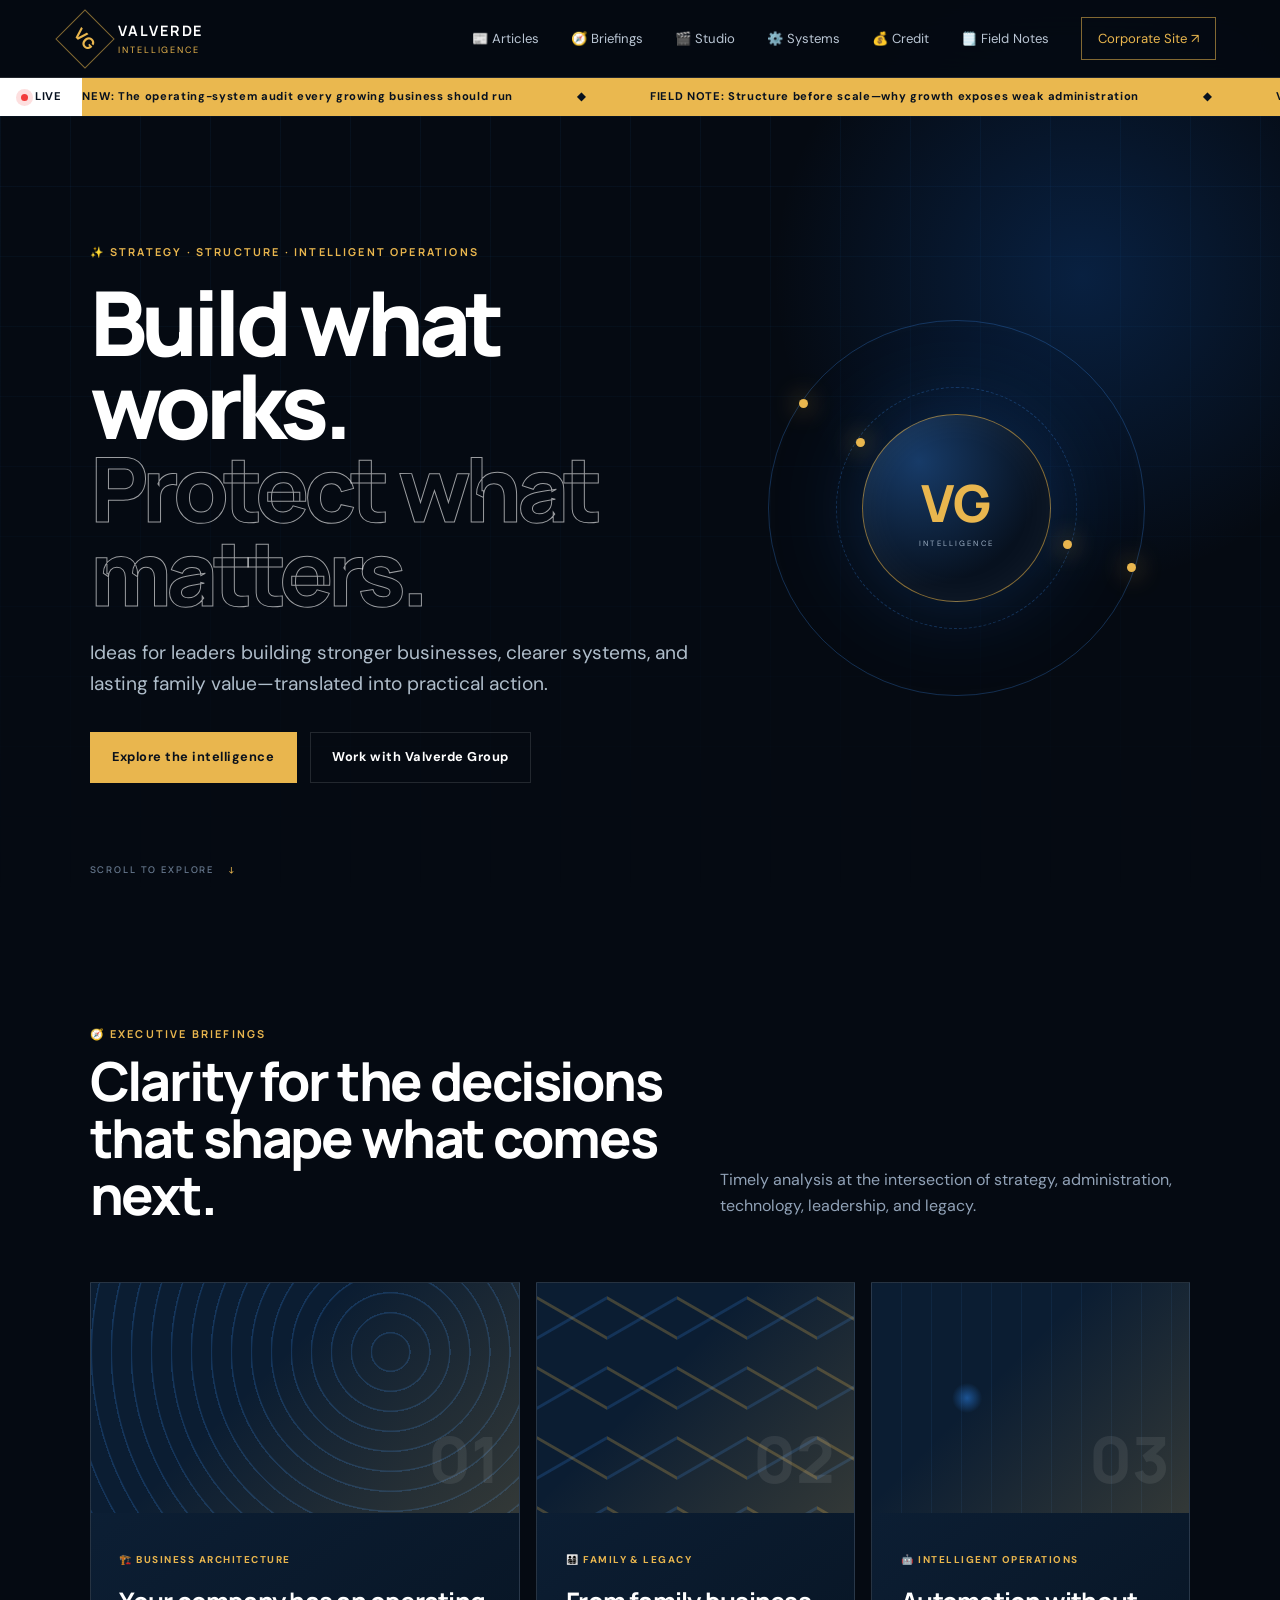
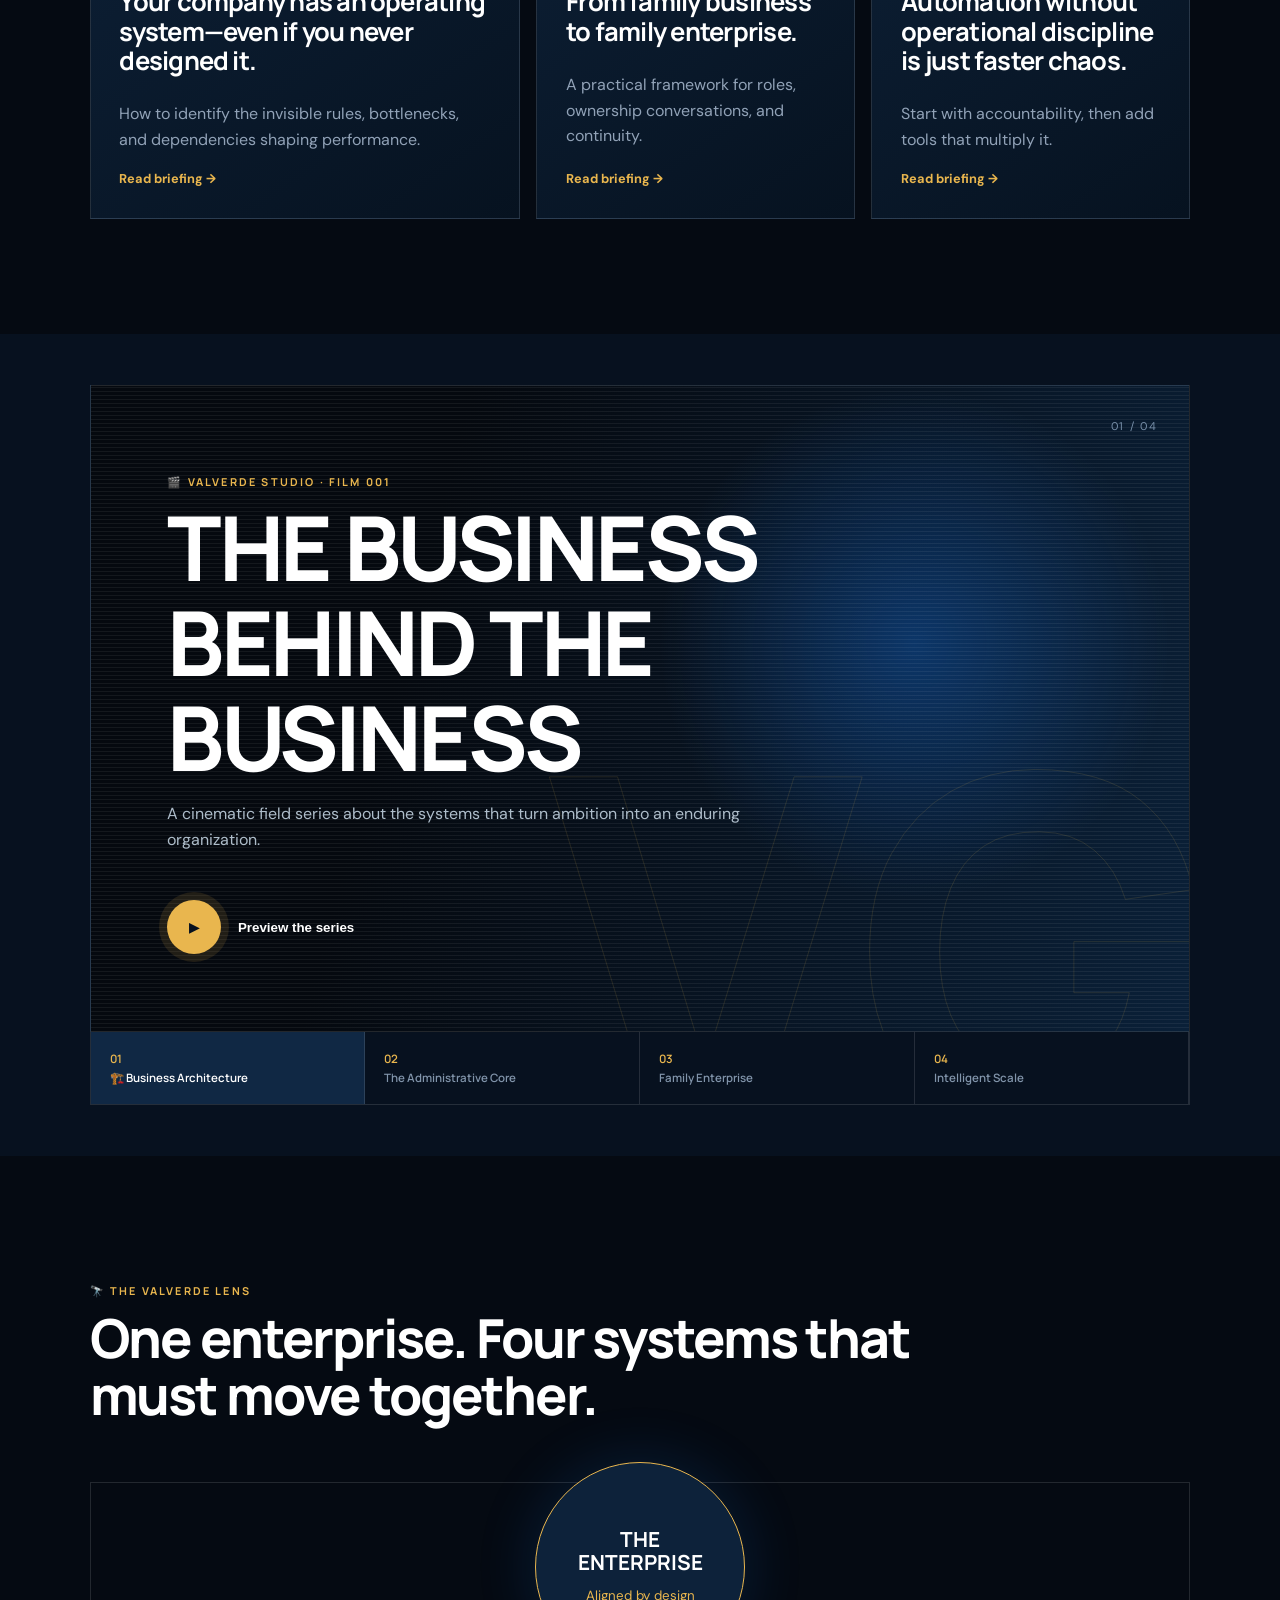
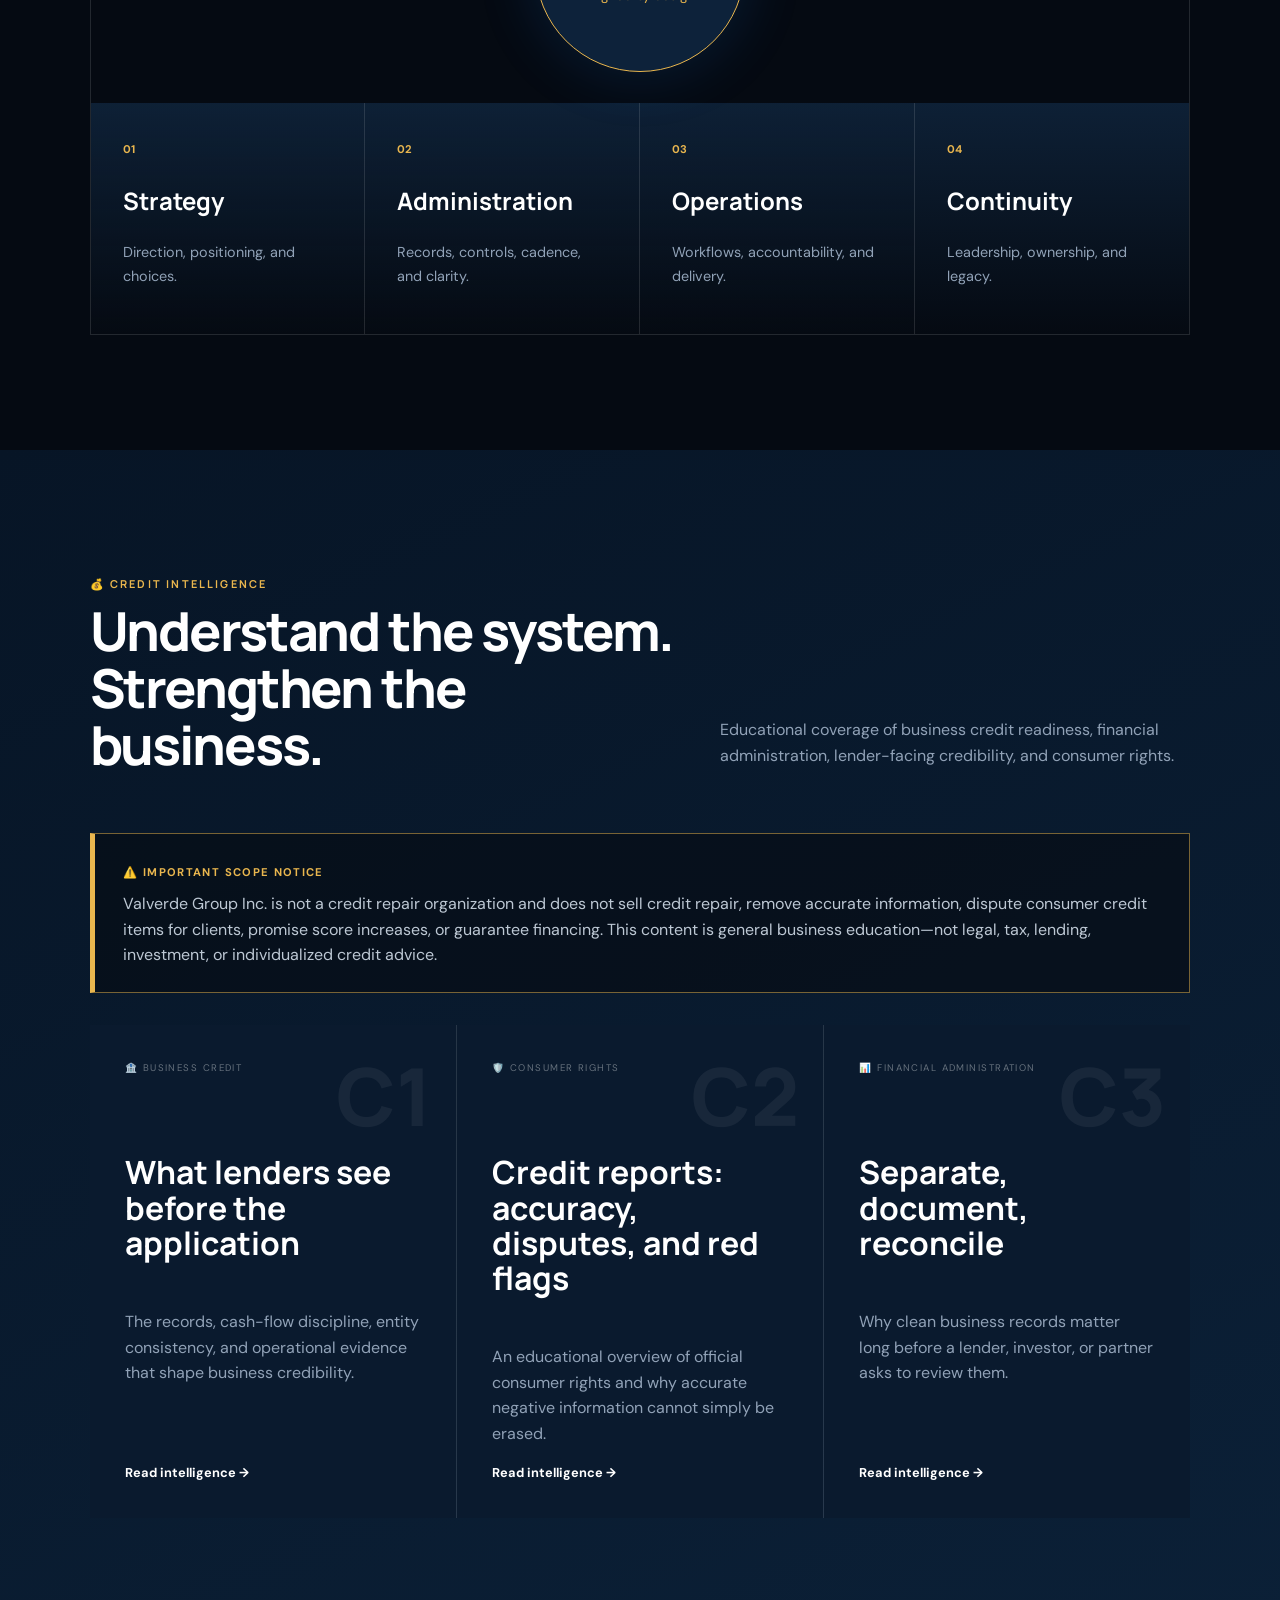
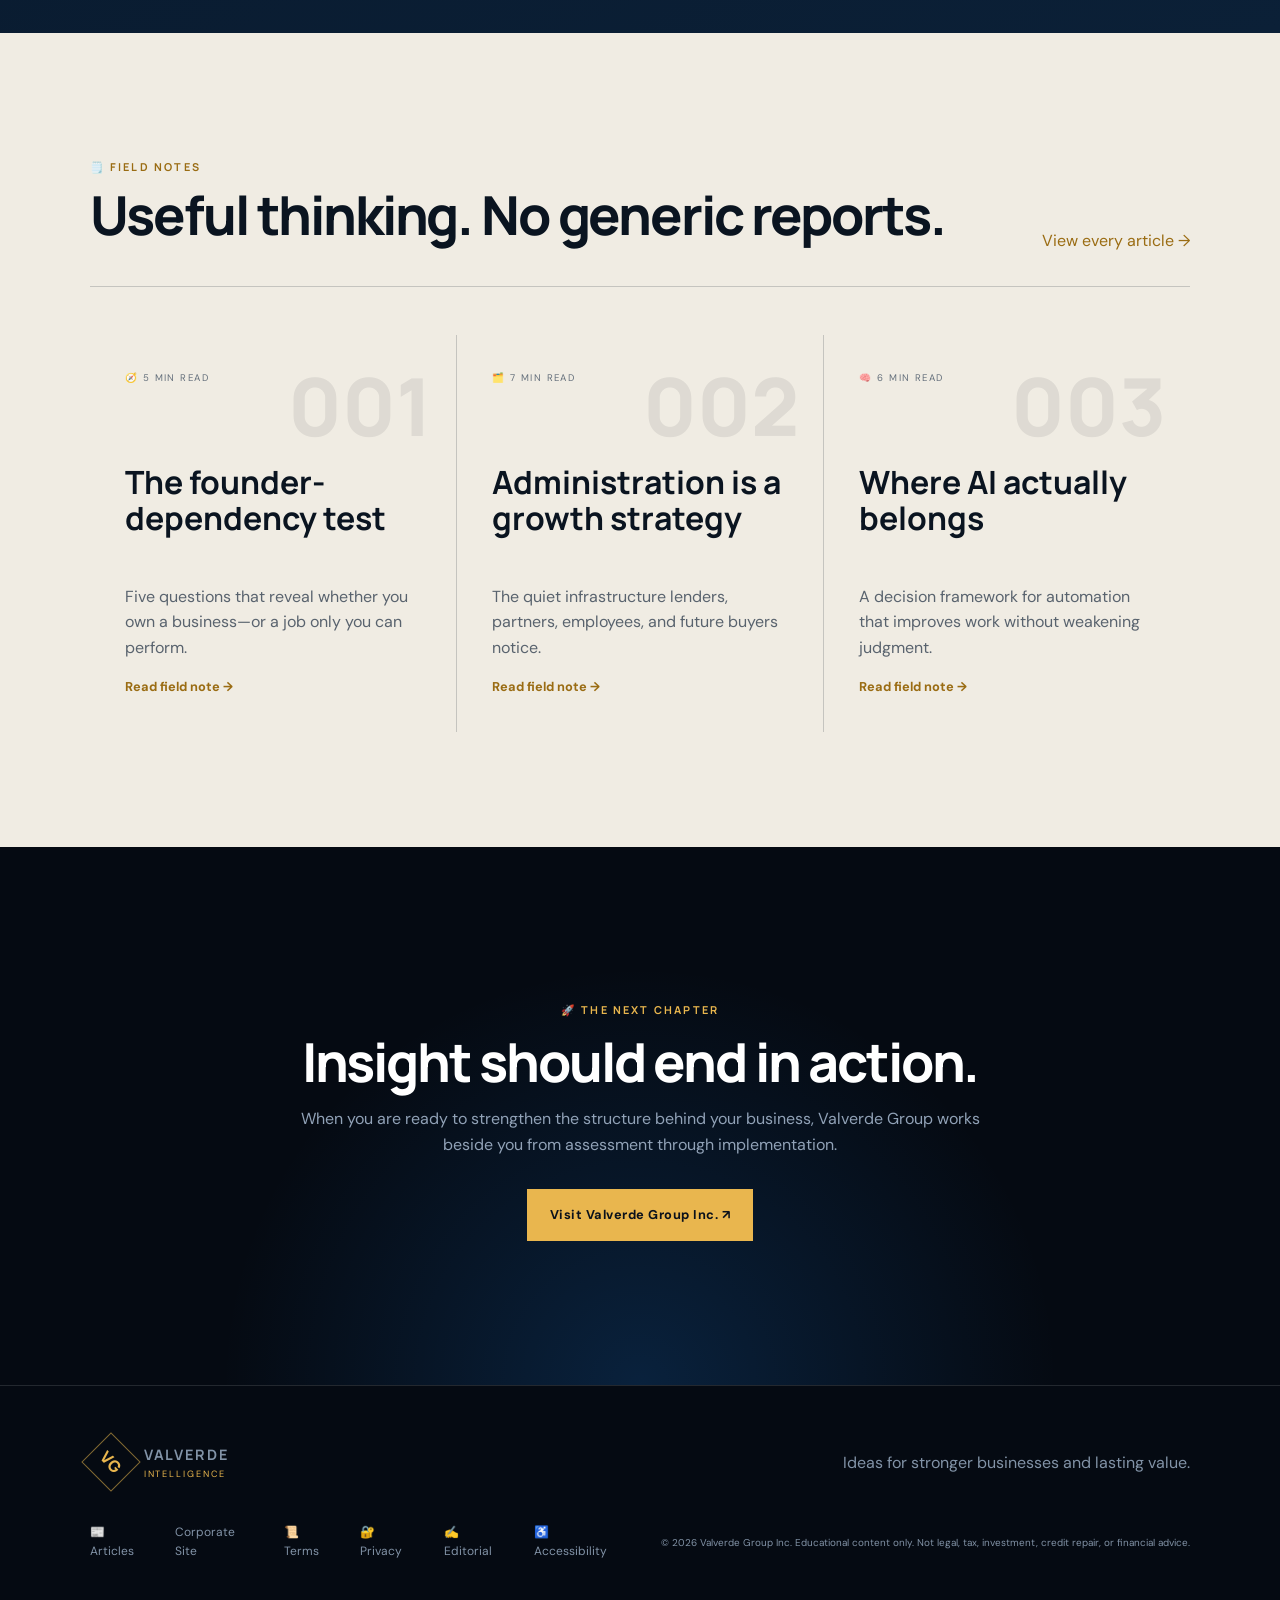
==== commit a441a032: "Add article library and emoji category navigation" ====
--- a/index.html
+++ b/index.html
@@ -1,4 +1,4 @@
-<!doctype html>
+﻿<!doctype html>
 <html lang="en">
 <head>
   <meta charset="utf-8">
@@ -21,7 +21,7 @@
     </a>
     <button class="menu" aria-expanded="false" aria-controls="nav">Menu</button>
     <nav id="nav" aria-label="Primary navigation">
-      <a href="#briefings">Briefings</a><a href="#studio">Studio</a><a href="#systems">Systems</a><a href="#credit">💰 Credit</a><a href="#field-notes">Field Notes</a>
+      <a href="articles.html">📰 Articles</a><a href="#briefings">🧭 Briefings</a><a href="#studio">🎬 Studio</a><a href="#systems">⚙️ Systems</a><a href="#credit">💰 Credit</a><a href="#field-notes">🗒️ Field Notes</a>
       <a class="nav-cta" href="https://valverdegroupinc.com/" target="_blank" rel="noopener">Corporate Site ↗</a>
     </nav>
   </header>
@@ -40,7 +40,7 @@
     <section class="hero" id="top">
       <div class="hero-grid"></div><div class="hero-glow"></div>
       <div class="hero-copy reveal">
-        <p class="eyebrow">Strategy · Structure · Intelligent Operations</p>
+        <p class="eyebrow">✨ Strategy · Structure · Intelligent Operations</p>
         <h1>Build what works.<br><em>Protect what matters.</em></h1>
         <p class="lede">Ideas for leaders building stronger businesses, clearer systems, and lasting family value—translated into practical action.</p>
         <div class="hero-actions"><a class="button gold" href="#briefings">Explore the intelligence</a><a class="button ghost" href="https://valverdegroupinc.com/" target="_blank" rel="noopener">Work with Valverde Group</a></div>
@@ -50,25 +50,25 @@
     </section>
 
     <section class="section briefings" id="briefings">
-      <div class="section-head reveal"><div><p class="eyebrow">Executive briefings</p><h2>Clarity for the decisions that shape what comes next.</h2></div><p>Timely analysis at the intersection of strategy, administration, technology, leadership, and legacy.</p></div>
+      <div class="section-head reveal"><div><p class="eyebrow">🧭 Executive briefings</p><h2>Clarity for the decisions that shape what comes next.</h2></div><p>Timely analysis at the intersection of strategy, administration, technology, leadership, and legacy.</p></div>
       <div class="feature-grid">
-        <article class="feature-card primary reveal"><div class="card-art foundation"><span>01</span></div><div class="card-body"><p class="tag">Business Architecture</p><h3>Your company has an operating system—even if you never designed it.</h3><p>How to identify the invisible rules, bottlenecks, and dependencies shaping performance.</p><a href="business-operating-system.html">Read briefing →</a></div></article>
-        <article class="feature-card reveal"><div class="card-art family"><span>02</span></div><div class="card-body"><p class="tag">Family & Legacy</p><h3>From family business to family enterprise.</h3><p>A practical framework for roles, ownership conversations, and continuity.</p><a href="family-enterprise.html">Read briefing →</a></div></article>
-        <article class="feature-card reveal"><div class="card-art automation"><span>03</span></div><div class="card-body"><p class="tag">Intelligent Operations</p><h3>Automation without operational discipline is just faster chaos.</h3><p>Start with accountability, then add tools that multiply it.</p><a href="automation-discipline.html">Read briefing →</a></div></article>
+        <article class="feature-card primary reveal"><div class="card-art foundation"><span>01</span></div><div class="card-body"><p class="tag">🏗️ Business Architecture</p><h3>Your company has an operating system—even if you never designed it.</h3><p>How to identify the invisible rules, bottlenecks, and dependencies shaping performance.</p><a href="business-operating-system.html">Read briefing →</a></div></article>
+        <article class="feature-card reveal"><div class="card-art family"><span>02</span></div><div class="card-body"><p class="tag">👨‍👩‍👧‍👦 Family & Legacy</p><h3>From family business to family enterprise.</h3><p>A practical framework for roles, ownership conversations, and continuity.</p><a href="family-enterprise.html">Read briefing →</a></div></article>
+        <article class="feature-card reveal"><div class="card-art automation"><span>03</span></div><div class="card-body"><p class="tag">🤖 Intelligent Operations</p><h3>Automation without operational discipline is just faster chaos.</h3><p>Start with accountability, then add tools that multiply it.</p><a href="automation-discipline.html">Read briefing →</a></div></article>
       </div>
     </section>
 
     <section class="studio" id="studio">
       <div class="studio-stage reveal">
-        <div class="film-frame"><div class="scanlines"></div><div class="film-copy"><p class="eyebrow">Valverde Studio · Film 001</p><h2>THE BUSINESS<br>BEHIND THE BUSINESS</h2><p>A cinematic field series about the systems that turn ambition into an enduring organization.</p><button class="play" aria-label="Preview film concept"><span>▶</span> Preview the series</button></div><div class="film-index">01 / 04</div></div>
+        <div class="film-frame"><div class="scanlines"></div><div class="film-copy"><p class="eyebrow">🎬 Valverde Studio · Film 001</p><h2>THE BUSINESS<br>BEHIND THE BUSINESS</h2><p>A cinematic field series about the systems that turn ambition into an enduring organization.</p><button class="play" aria-label="Preview film concept"><span>▶</span> Preview the series</button></div><div class="film-index">01 / 04</div></div>
         <div class="film-strip" role="list" aria-label="Upcoming video series">
-          <button class="active" role="listitem"><span>01</span>Business Architecture</button><button role="listitem"><span>02</span>The Administrative Core</button><button role="listitem"><span>03</span>Family Enterprise</button><button role="listitem"><span>04</span>Intelligent Scale</button>
+          <button class="active" role="listitem"><span>01</span>🏗️ Business Architecture</button><button role="listitem"><span>02</span>The Administrative Core</button><button role="listitem"><span>03</span>Family Enterprise</button><button role="listitem"><span>04</span>Intelligent Scale</button>
         </div>
       </div>
     </section>
 
     <section class="section systems" id="systems">
-      <div class="section-head reveal"><div><p class="eyebrow">The Valverde lens</p><h2>One enterprise. Four systems that must move together.</h2></div></div>
+      <div class="section-head reveal"><div><p class="eyebrow">🔭 The Valverde lens</p><h2>One enterprise. Four systems that must move together.</h2></div></div>
       <div class="system-wheel reveal">
         <div class="wheel-center"><strong>THE<br>ENTERPRISE</strong><small>Aligned by design</small></div>
         <article><b>01</b><h3>Strategy</h3><p>Direction, positioning, and choices.</p></article><article><b>02</b><h3>Administration</h3><p>Records, controls, cadence, and clarity.</p></article><article><b>03</b><h3>Operations</h3><p>Workflows, accountability, and delivery.</p></article><article><b>04</b><h3>Continuity</h3><p>Leadership, ownership, and legacy.</p></article>
@@ -77,27 +77,29 @@
 
     <section class="section credit-section" id="credit">
       <div class="section-head reveal"><div><p class="eyebrow">💰 Credit intelligence</p><h2>Understand the system. Strengthen the business.</h2></div><p>Educational coverage of business credit readiness, financial administration, lender-facing credibility, and consumer rights.</p></div>
-      <div class="credit-disclaimer reveal"><strong>Important scope notice</strong><p>Valverde Group Inc. is not a credit repair organization and does not sell credit repair, remove accurate information, dispute consumer credit items for clients, promise score increases, or guarantee financing. This content is general business education—not legal, tax, lending, investment, or individualized credit advice.</p></div>
+      <div class="credit-disclaimer reveal"><strong>⚠️ Important scope notice</strong><p>Valverde Group Inc. is not a credit repair organization and does not sell credit repair, remove accurate information, dispute consumer credit items for clients, promise score increases, or guarantee financing. This content is general business education—not legal, tax, lending, investment, or individualized credit advice.</p></div>
       <div class="notes-grid credit-grid">
-        <article class="note reveal"><time>BUSINESS CREDIT</time><span class="note-no">C1</span><h3>What lenders see before the application</h3><p>The records, cash-flow discipline, entity consistency, and operational evidence that shape business credibility.</p><a href="lender-readiness.html">Read intelligence →</a></article>
-        <article class="note reveal"><time>CONSUMER RIGHTS</time><span class="note-no">C2</span><h3>Credit reports: accuracy, disputes, and red flags</h3><p>An educational overview of official consumer rights and why accurate negative information cannot simply be erased.</p><a href="credit-rights.html">Read intelligence →</a></article>
-        <article class="note reveal"><time>FINANCIAL ADMINISTRATION</time><span class="note-no">C3</span><h3>Separate, document, reconcile</h3><p>Why clean business records matter long before a lender, investor, or partner asks to review them.</p><a href="financial-administration.html">Read intelligence →</a></article>
+        <article class="note reveal"><time>🏦 BUSINESS CREDIT</time><span class="note-no">C1</span><h3>What lenders see before the application</h3><p>The records, cash-flow discipline, entity consistency, and operational evidence that shape business credibility.</p><a href="lender-readiness.html">Read intelligence →</a></article>
+        <article class="note reveal"><time>🛡️ CONSUMER RIGHTS</time><span class="note-no">C2</span><h3>Credit reports: accuracy, disputes, and red flags</h3><p>An educational overview of official consumer rights and why accurate negative information cannot simply be erased.</p><a href="credit-rights.html">Read intelligence →</a></article>
+        <article class="note reveal"><time>📊 FINANCIAL ADMINISTRATION</time><span class="note-no">C3</span><h3>Separate, document, reconcile</h3><p>Why clean business records matter long before a lender, investor, or partner asks to review them.</p><a href="financial-administration.html">Read intelligence →</a></article>
       </div>
     </section>
 
     <section class="section field-notes" id="field-notes">
-      <div class="section-head reveal"><div><p class="eyebrow">Field notes</p><h2>Useful thinking. No generic reports.</h2></div><a href="#">View the future archive →</a></div>
+      <div class="section-head reveal"><div><p class="eyebrow">🗒️ Field notes</p><h2>Useful thinking. No generic reports.</h2></div><a href="articles.html">View every article →</a></div>
       <div class="notes-grid">
-        <article class="note reveal"><time>5 MIN READ</time><span class="note-no">001</span><h3>The founder-dependency test</h3><p>Five questions that reveal whether you own a business—or a job only you can perform.</p><a href="founder-dependency.html">Read field note →</a></article>
-        <article class="note reveal"><time>7 MIN READ</time><span class="note-no">002</span><h3>Administration is a growth strategy</h3><p>The quiet infrastructure lenders, partners, employees, and future buyers notice.</p><a href="administration-growth.html">Read field note →</a></article>
-        <article class="note reveal"><time>6 MIN READ</time><span class="note-no">003</span><h3>Where AI actually belongs</h3><p>A decision framework for automation that improves work without weakening judgment.</p><a href="ai-decision-framework.html">Read field note →</a></article>
+        <article class="note reveal"><time>🧭 5 MIN READ</time><span class="note-no">001</span><h3>The founder-dependency test</h3><p>Five questions that reveal whether you own a business—or a job only you can perform.</p><a href="founder-dependency.html">Read field note →</a></article>
+        <article class="note reveal"><time>🗂️ 7 MIN READ</time><span class="note-no">002</span><h3>Administration is a growth strategy</h3><p>The quiet infrastructure lenders, partners, employees, and future buyers notice.</p><a href="administration-growth.html">Read field note →</a></article>
+        <article class="note reveal"><time>🧠 6 MIN READ</time><span class="note-no">003</span><h3>Where AI actually belongs</h3><p>A decision framework for automation that improves work without weakening judgment.</p><a href="ai-decision-framework.html">Read field note →</a></article>
       </div>
     </section>
 
-    <section class="cta reveal"><p class="eyebrow">The next chapter</p><h2>Insight should end in action.</h2><p>When you are ready to strengthen the structure behind your business, Valverde Group works beside you from assessment through implementation.</p><a class="button gold" href="https://valverdegroupinc.com/" target="_blank" rel="noopener">Visit Valverde Group Inc. ↗</a></section>
+    <section class="cta reveal"><p class="eyebrow">🚀 The next chapter</p><h2>Insight should end in action.</h2><p>When you are ready to strengthen the structure behind your business, Valverde Group works beside you from assessment through implementation.</p><a class="button gold" href="https://valverdegroupinc.com/" target="_blank" rel="noopener">Visit Valverde Group Inc. ↗</a></section>
   </main>
 
-  <footer><div class="brand"><span class="brand-mark">VG</span><span><strong>VALVERDE</strong><small>INTELLIGENCE</small></span></div><p>Ideas for stronger businesses and lasting value.</p><div><a href="https://valverdegroupinc.com/">Corporate Site</a><a href="terms.html">Terms</a><a href="privacy.html">Privacy</a><a href="editorial-policy.html">Editorial Policy</a><a href="accessibility.html">Accessibility</a></div><small>© <span id="year"></span> Valverde Group Inc. Educational content only. Not legal, tax, investment, credit repair, or financial advice.</small></footer>
+  <footer><div class="brand"><span class="brand-mark">VG</span><span><strong>VALVERDE</strong><small>INTELLIGENCE</small></span></div><p>Ideas for stronger businesses and lasting value.</p><div><a href="articles.html">📰 Articles</a><a href="https://valverdegroupinc.com/">Corporate Site</a><a href="terms.html">📜 Terms</a><a href="privacy.html">🔐 Privacy</a><a href="editorial-policy.html">✍️ Editorial</a><a href="accessibility.html">♿ Accessibility</a></div><small>© <span id="year"></span> Valverde Group Inc. Educational content only. Not legal, tax, investment, credit repair, or financial advice.</small></footer>
   <script src="script.js"></script>
 </body>
 </html>
+
+
--- a/article.css
+++ b/article.css
@@ -1,3 +1,4 @@
 .credit-section{background:linear-gradient(155deg,#071526,#0b2037)}.credit-disclaimer{border:1px solid rgba(233,182,78,.5);border-left:5px solid #e9b64e;padding:1.5rem 1.8rem;margin-bottom:2rem;background:rgba(5,10,18,.6)}.credit-disclaimer strong{color:#e9b64e;text-transform:uppercase;letter-spacing:.12em;font-size:.7rem}.credit-disclaimer p{color:#bdc8d4;margin:.5rem 0 0}.credit-grid{background:rgba(255,255,255,.12)}.credit-grid .note{background:#0a1a2e;color:#fff}.credit-grid .note p{color:#91a2b7}.credit-grid .note-no{color:rgba(255,255,255,.06)}
 .article-page{background:linear-gradient(180deg,#071526,#050a12 45%)}.article-header{padding:7rem clamp(1.2rem,18vw,18rem) 4rem;border-bottom:1px solid rgba(255,255,255,.12);position:relative;overflow:hidden}.article-header:after{content:'VG';position:absolute;right:-2rem;bottom:-8rem;color:transparent;-webkit-text-stroke:1px rgba(233,182,78,.1);font:800 20rem Manrope;z-index:0}.article-header>*{position:relative;z-index:1}.article-header h1{font:800 clamp(2.7rem,6vw,6rem)/.98 Manrope;letter-spacing:-.055em;margin:1rem 0;max-width:1050px}.article-header .dek{font-size:1.2rem;color:#aab9c8;max-width:780px}.article-meta{display:flex;gap:1.5rem;flex-wrap:wrap;color:#71859c;font-size:.7rem;text-transform:uppercase;letter-spacing:.12em}.article-layout{display:grid;grid-template-columns:minmax(0,760px) 280px;gap:5rem;justify-content:center;padding:5rem 1.2rem}.article-copy{font-size:1.08rem;color:#c3ceda}.article-copy h2{font:750 clamp(1.8rem,3vw,2.7rem)/1.1 Manrope;color:#fff;margin:3rem 0 1rem;letter-spacing:-.03em}.article-copy h3{font:700 1.3rem Manrope;color:#fff;margin-top:2rem}.article-copy p{margin:0 0 1.35rem}.article-copy ul,.article-copy ol{padding-left:1.3rem}.article-copy li{margin:.7rem 0}.article-copy blockquote{margin:2.5rem 0;padding:1.6rem 2rem;border-left:4px solid #e9b64e;background:#0b2036;color:#fff;font:650 1.3rem/1.5 Manrope}.article-sidebar{font-size:.82rem}.article-sidebar>div{border:1px solid rgba(255,255,255,.12);padding:1.4rem;margin-bottom:1rem}.article-sidebar strong{display:block;color:#e9b64e;text-transform:uppercase;letter-spacing:.12em;font-size:.65rem;margin-bottom:.7rem}.article-sidebar p{color:#8da0b5}.article-sidebar a{color:#e9b64e;font-weight:700}.scope-box,.source-box{padding:1.5rem;border:1px solid rgba(233,182,78,.4);background:rgba(233,182,78,.06);margin:2rem 0}.scope-box strong,.source-box strong{color:#e9b64e}.legal-page .article-copy{font-size:1rem}.legal-page .article-copy h2{font-size:1.8rem}.legal-date{display:inline-block;background:rgba(233,182,78,.12);color:#e9b64e;padding:.4rem .7rem;font-size:.7rem;letter-spacing:.1em}.article-footer{padding:3rem clamp(1.2rem,7vw,8rem);border-top:1px solid rgba(255,255,255,.12);display:flex;justify-content:space-between;gap:2rem;flex-wrap:wrap;color:#8293a7;font-size:.72rem}.article-footer a{color:#e9b64e;margin-left:1rem}
 @media(max-width:900px){.article-layout{grid-template-columns:1fr;gap:2rem}.article-sidebar{display:grid;grid-template-columns:1fr 1fr;gap:1rem}.article-header{padding:5rem 1.2rem 3rem}}@media(max-width:560px){.article-sidebar{grid-template-columns:1fr}.article-header h1{font-size:2.7rem}}
+.archive-hero{padding-bottom:5rem}.archive-shell{padding:2rem clamp(1.2rem,7vw,8rem) 7rem}.archive-category{padding:5rem 0;border-bottom:1px solid rgba(255,255,255,.12);scroll-margin-top:80px}.archive-heading{display:flex;align-items:center;gap:1.3rem;margin-bottom:2rem}.archive-heading>span{width:72px;height:72px;display:grid;place-items:center;border:1px solid rgba(233,182,78,.45);background:#0b2036;font-size:2rem}.archive-heading p{color:#e9b64e;text-transform:uppercase;letter-spacing:.14em;font-size:.62rem;margin:0}.archive-heading h2{font:750 clamp(1.8rem,3vw,3rem)/1.1 Manrope;margin:.25rem 0}.archive-grid{display:grid;grid-template-columns:repeat(3,1fr);gap:1rem}.archive-card{min-height:390px;border:1px solid rgba(255,255,255,.12);padding:1.8rem;background:linear-gradient(145deg,#0b2036,#07111f);display:flex;flex-direction:column;transition:.35s}.archive-card:hover{transform:translateY(-7px);border-color:rgba(233,182,78,.55);box-shadow:0 20px 50px rgba(0,0,0,.28)}.archive-icon{font-size:2rem;margin-bottom:3rem}.archive-card small{color:#e9b64e;letter-spacing:.12em;font-size:.58rem}.archive-card h3{font:700 1.55rem/1.15 Manrope;margin:.7rem 0}.archive-card p{color:#91a2b7;font-size:.9rem}.archive-card b{color:#e9b64e;margin-top:auto;font-size:.78rem}@media(max-width:900px){.archive-grid{grid-template-columns:1fr 1fr}}@media(max-width:600px){.archive-grid{grid-template-columns:1fr}.archive-card{min-height:330px}.archive-heading>span{width:56px;height:56px}}
